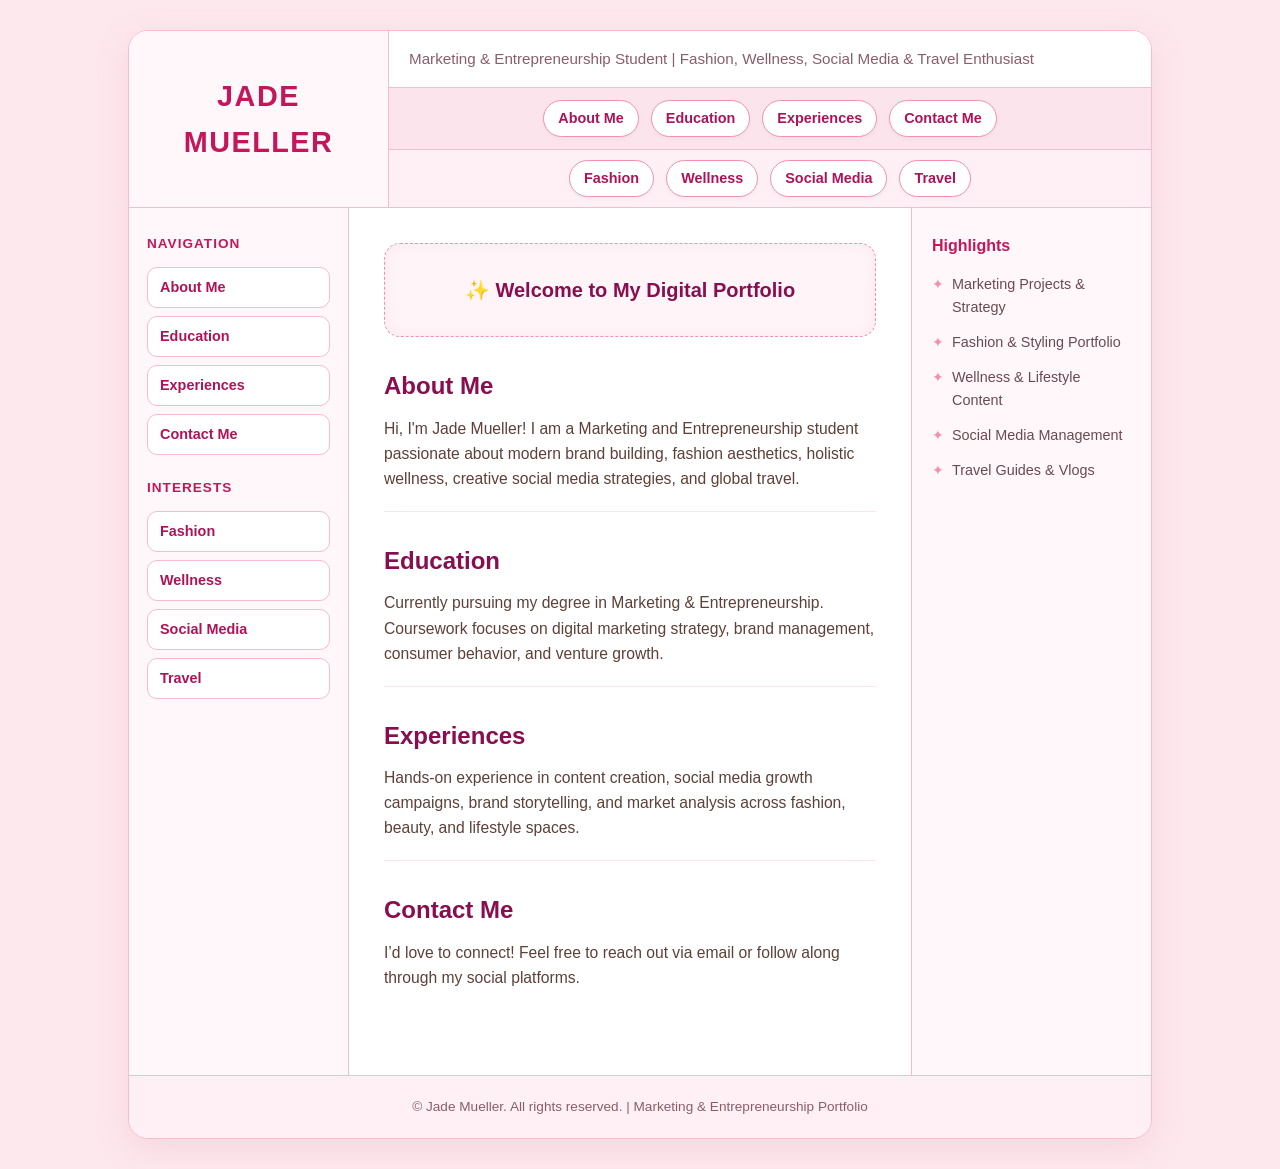
==== index.html @ bd277f50 "Update index.html" ====
<!DOCTYPE html>
<html lang="en">
<head>
  <meta charset="UTF-8">
  <meta name="viewport" content="width=device-width, initial-scale=1.0">
  <title>Jade Mueller | Marketing & Entrepreneurship</title>
  <link rel="stylesheet" href="style.css">
</head>
<body>

  <div class="page-container">
    <!-- Header -->
    <header class="site-header">
      <div class="logo-area">
        <h1>Jade Mueller</h1>
      </div>
      <div class="header-top-right">
        <div class="banner-info">
          Marketing & Entrepreneurship Student | Fashion, Wellness, Social Media & Travel Enthusiast
        </div>
        <div class="nav-bar-primary" id="primary-nav">
          <!-- Injected by nav.js -->
        </div>
        <div class="nav-bar-secondary" id="secondary-nav">
          <!-- Injected by nav.js -->
        </div>
      </div>
    </header>

    <!-- Main Grid Content Area -->
    <div class="main-wrapper">
      <!-- Left Navigation Sidebar -->
      <aside class="sidebar-left">
        <div class="sidebar-nav" id="sidebar-nav">
          <!-- Injected by nav.js -->
        </div>
      </aside>

      <!-- Center Content Area -->
      <main class="main-content">
        <div class="hero-box">
          ✨ Welcome to My Digital Portfolio
        </div>

        <article class="content-body">
          <section id="about" class="content-section">
            <h2>About Me</h2>
            <p>
              Hi, I'm Jade Mueller! I am a Marketing and Entrepreneurship student passionate about modern brand building, fashion aesthetics, holistic wellness, creative social media strategies, and global travel.
            </p>
          </section>

          <section id="education" class="content-section">
            <h2>Education</h2>
            <p>
              Currently pursuing my degree in Marketing & Entrepreneurship. Coursework focuses on digital marketing strategy, brand management, consumer behavior, and venture growth.
            </p>
          </section>

          <section id="experiences" class="content-section">
            <h2>Experiences</h2>
            <p>
              Hands-on experience in content creation, social media growth campaigns, brand storytelling, and market analysis across fashion, beauty, and lifestyle spaces.
            </p>
          </section>

          <section id="contact" class="content-section">
            <h2>Contact Me</h2>
            <p>
              I’d love to connect! Feel free to reach out via email or follow along through my social platforms.
            </p>
          </section>
        </article>
      </main>

      <!-- Right Sticky Sidebar -->
      <aside class="sidebar-right">
        <div class="sticky-content">
          <h3>Highlights</h3>
          <ul>
            <li>Marketing Projects & Strategy</li>
            <li>Fashion & Styling Portfolio</li>
            <li>Wellness & Lifestyle Content</li>
            <li>Social Media Management</li>
            <li>Travel Guides & Vlogs</li>
          </ul>
        </div>
      </aside>
    </div>

    <!-- Footer -->
    <footer class="site-footer">
      &copy; Jade Mueller. All rights reserved. | Marketing & Entrepreneurship Portfolio
    </footer>
  </div>

  <script src="nav.js"></script>
</body>
</html>
---- style.css ----
/* General resets & styling */
* {
  box-sizing: border-box;
  margin: 0;
  padding: 0;
}

body {
  font-family: 'Plus Jakarta Sans', 'Poppins', 'Segoe UI', sans-serif;
  background-color: #fde8ed; /* Light pink outer margin background */
  color: #4a3b40;
  line-height: 1.6;
  display: flex;
  justify-content: center;
  min-height: 100vh;
}

/* Container: 10% side margins */
.page-container {
  width: 80%; /* 10% margin on left and right */
  margin: 30px auto;
  background-color: #ffffff;
  border-radius: 20px;
  box-shadow: 0 10px 30px rgba(230, 160, 180, 0.25);
  border: 1px solid #f8bbd0;
  display: flex;
  flex-direction: column;
  overflow: hidden;
}

/* Header Section */
.site-header {
  display: grid;
  grid-template-columns: 260px 1fr;
  border-bottom: 1px solid #f8bbd0;
  background-color: #fff0f5;
}

.logo-area {
  border-right: 1px solid #f8bbd0;
  padding: 25px 20px;
  display: flex;
  align-items: center;
  justify-content: center;
  text-align: center;
  background-color: #fff7f9;
}

.logo-area h1 {
  font-size: 1.8rem;
  font-weight: 700;
  color: #c2185b;
  letter-spacing: 1.5px;
  text-transform: uppercase;
}

.header-top-right {
  display: flex;
  flex-direction: column;
}

.banner-info {
  padding: 16px 20px;
  border-bottom: 1px solid #f8bbd0;
  flex-grow: 1;
  font-size: 0.95rem;
  color: #885e6a;
  background-color: #ffffff;
  display: flex;
  align-items: center;
}

/* Interactive Navigation Styling */
.nav-bar-primary {
  border-bottom: 1px solid #f8bbd0;
  padding: 12px 20px;
  background-color: #fce4ec;
  position: relative;
  z-index: 10; /* Ensures navigation stays on top */
}

.nav-bar-secondary {
  padding: 10px 20px;
  background-color: #fff0f5;
  position: relative;
  z-index: 10;
}

.nav-bar-primary nav,
.nav-bar-secondary nav {
  display: flex;
  justify-content: center;
  align-items: center;
  gap: 12px;
  flex-wrap: wrap;
}

/* Clickable Nav Link Buttons */
a {
  color: #ad1457;
  text-decoration: none;
  font-weight: 600;
  transition: all 0.25s ease;
}

.nav-bar-primary a,
.nav-bar-secondary a {
  padding: 6px 14px;
  border-radius: 20px;
  font-size: 0.9rem;
  background-color: #ffffff;
  border: 1px solid #f48fb1;
  box-shadow: 0 2px 5px rgba(0,0,0,0.03);
  display: inline-block;
}

.nav-bar-primary a:hover,
.nav-bar-secondary a:hover {
  background-color: #ad1457;
  color: #ffffff;
  border-color: #ad1457;
  transform: translateY(-1px);
  box-shadow: 0 4px 8px rgba(173, 20, 87, 0.2);
}

/* Main Content Grid */
.main-wrapper {
  display: grid;
  grid-template-columns: 220px 1fr 240px;
  flex-grow: 1;
}

/* Left Sidebar Nav */
.sidebar-left {
  border-right: 1px solid #f8bbd0;
  padding: 25px 18px;
  background-color: #fff7f9;
}

.sidebar-nav {
  display: flex;
  flex-direction: column;
  gap: 22px;
}

.sidebar-nav .nav-section {
  display: flex;
  flex-direction: column;
  gap: 8px;
}

.sidebar-nav h3 {
  font-size: 0.85rem;
  text-transform: uppercase;
  letter-spacing: 1px;
  color: #c2185b;
  margin-bottom: 4px;
}

.sidebar-nav a {
  display: block;
  padding: 8px 12px;
  border-radius: 10px;
  font-size: 0.9rem;
  background-color: #ffffff;
  border: 1px solid #f8bbd0;
}

.sidebar-nav a:hover {
  background-color: #fce4ec;
  color: #880e4f;
  border-color: #f48fb1;
  transform: translateX(3px);
}

/* Center Content */
.main-content {
  padding: 35px;
  background-color: #ffffff;
}

.hero-box {
  border: 1.5px dashed #f48fb1;
  background-color: #fff5f8;
  border-radius: 16px;
  padding: 30px 20px;
  margin-bottom: 30px;
  text-align: center;
  font-size: 1.25rem;
  color: #880e4f;
  font-weight: 600;
  box-shadow: inset 0 0 15px rgba(248, 187, 208, 0.2);
}

.content-section {
  margin-bottom: 30px;
  padding-bottom: 20px;
  border-bottom: 1px solid #fce4ec;
}

.content-section:last-child {
  border-bottom: none;
}

.content-section h2 {
  font-size: 1.5rem;
  color: #880e4f;
  margin-bottom: 10px;
}

.content-section p {
  color: #5d4037;
  font-size: 0.98rem;
}

/* Right Sidebar Sticky */
.sidebar-right {
  border-left: 1px solid #f8bbd0;
  padding: 25px 20px;
  background-color: #fff7f9;
}

.sticky-content {
  position: sticky;
  top: 25px;
}

.sticky-content h3 {
  font-size: 1rem;
  color: #c2185b;
  margin-bottom: 14px;
}

.sticky-content ul {
  list-style-type: none;
  padding-left: 0;
}

.sticky-content li {
  margin-bottom: 12px;
  padding-left: 20px;
  position: relative;
  font-size: 0.9rem;
  color: #6a4a52;
}

.sticky-content li::before {
  content: "✦";
  color: #f48fb1;
  font-size: 0.85rem;
  position: absolute;
  left: 0;
  top: 1px;
}

/* Footer */
.site-footer {
  border-top: 1px solid #f8bbd0;
  padding: 20px;
  text-align: center;
  font-size: 0.85rem;
  color: #885e6a;
  background-color: #fff0f5;
}

/* Responsive adjust for smaller screens */
@media (max-width: 900px) {
  .page-container {
    width: 94%;
  }

  .site-header {
    grid-template-columns: 1fr;
  }

  .logo-area {
    border-right: none;
    border-bottom: 1px solid #f8bbd0;
  }

  .main-wrapper {
    grid-template-columns: 1fr;
  }

  .sidebar-left, .sidebar-right {
    border-left: none;
    border-right: none;
    border-bottom: 1px solid #f8bbd0;
  }
}
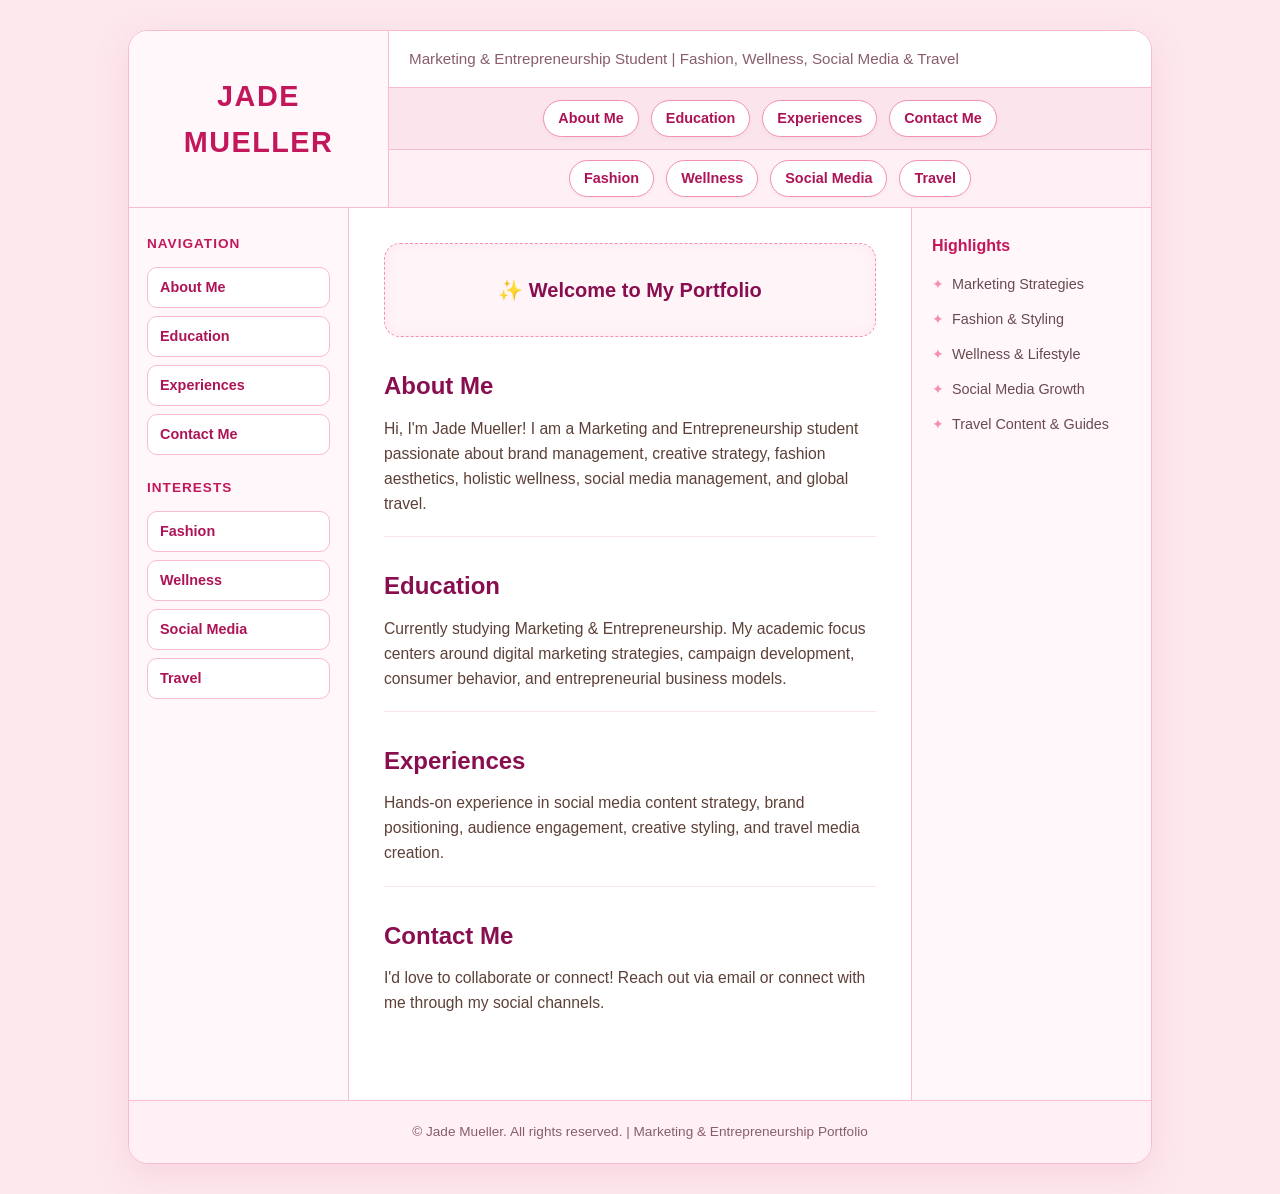
==== commit 7d8231bc: "Update index.html" ====
--- a/index.html
+++ b/index.html
@@ -16,7 +16,7 @@
       </div>
       <div class="header-top-right">
         <div class="banner-info">
-          Marketing & Entrepreneurship Student | Fashion, Wellness, Social Media & Travel Enthusiast
+          Marketing & Entrepreneurship Student | Fashion, Wellness, Social Media & Travel
         </div>
         <div class="nav-bar-primary" id="primary-nav">
           <!-- Injected by nav.js -->
@@ -27,47 +27,47 @@
       </div>
     </header>
 
-    <!-- Main Grid Content Area -->
+    <!-- Main Content Grid -->
     <div class="main-wrapper">
-      <!-- Left Navigation Sidebar -->
+      <!-- Left Sidebar Nav -->
       <aside class="sidebar-left">
         <div class="sidebar-nav" id="sidebar-nav">
           <!-- Injected by nav.js -->
         </div>
       </aside>
 
-      <!-- Center Content Area -->
+      <!-- Center Main Content -->
       <main class="main-content">
         <div class="hero-box">
-          ✨ Welcome to My Digital Portfolio
+          ✨ Welcome to My Portfolio
         </div>
 
         <article class="content-body">
           <section id="about" class="content-section">
             <h2>About Me</h2>
             <p>
-              Hi, I'm Jade Mueller! I am a Marketing and Entrepreneurship student passionate about modern brand building, fashion aesthetics, holistic wellness, creative social media strategies, and global travel.
+              Hi, I'm Jade Mueller! I am a Marketing and Entrepreneurship student passionate about brand management, creative strategy, fashion aesthetics, holistic wellness, social media management, and global travel.
             </p>
           </section>
 
           <section id="education" class="content-section">
             <h2>Education</h2>
             <p>
-              Currently pursuing my degree in Marketing & Entrepreneurship. Coursework focuses on digital marketing strategy, brand management, consumer behavior, and venture growth.
+              Currently studying Marketing & Entrepreneurship. My academic focus centers around digital marketing strategies, campaign development, consumer behavior, and entrepreneurial business models.
             </p>
           </section>
 
           <section id="experiences" class="content-section">
             <h2>Experiences</h2>
             <p>
-              Hands-on experience in content creation, social media growth campaigns, brand storytelling, and market analysis across fashion, beauty, and lifestyle spaces.
+              Hands-on experience in social media content strategy, brand positioning, audience engagement, creative styling, and travel media creation.
             </p>
           </section>
 
           <section id="contact" class="content-section">
             <h2>Contact Me</h2>
             <p>
-              I’d love to connect! Feel free to reach out via email or follow along through my social platforms.
+              I'd love to collaborate or connect! Reach out via email or connect with me through my social channels.
             </p>
           </section>
         </article>
@@ -78,11 +78,11 @@
         <div class="sticky-content">
           <h3>Highlights</h3>
           <ul>
-            <li>Marketing Projects & Strategy</li>
-            <li>Fashion & Styling Portfolio</li>
-            <li>Wellness & Lifestyle Content</li>
-            <li>Social Media Management</li>
-            <li>Travel Guides & Vlogs</li>
+            <li>Marketing Strategies</li>
+            <li>Fashion & Styling</li>
+            <li>Wellness & Lifestyle</li>
+            <li>Social Media Growth</li>
+            <li>Travel Content & Guides</li>
           </ul>
         </div>
       </aside>
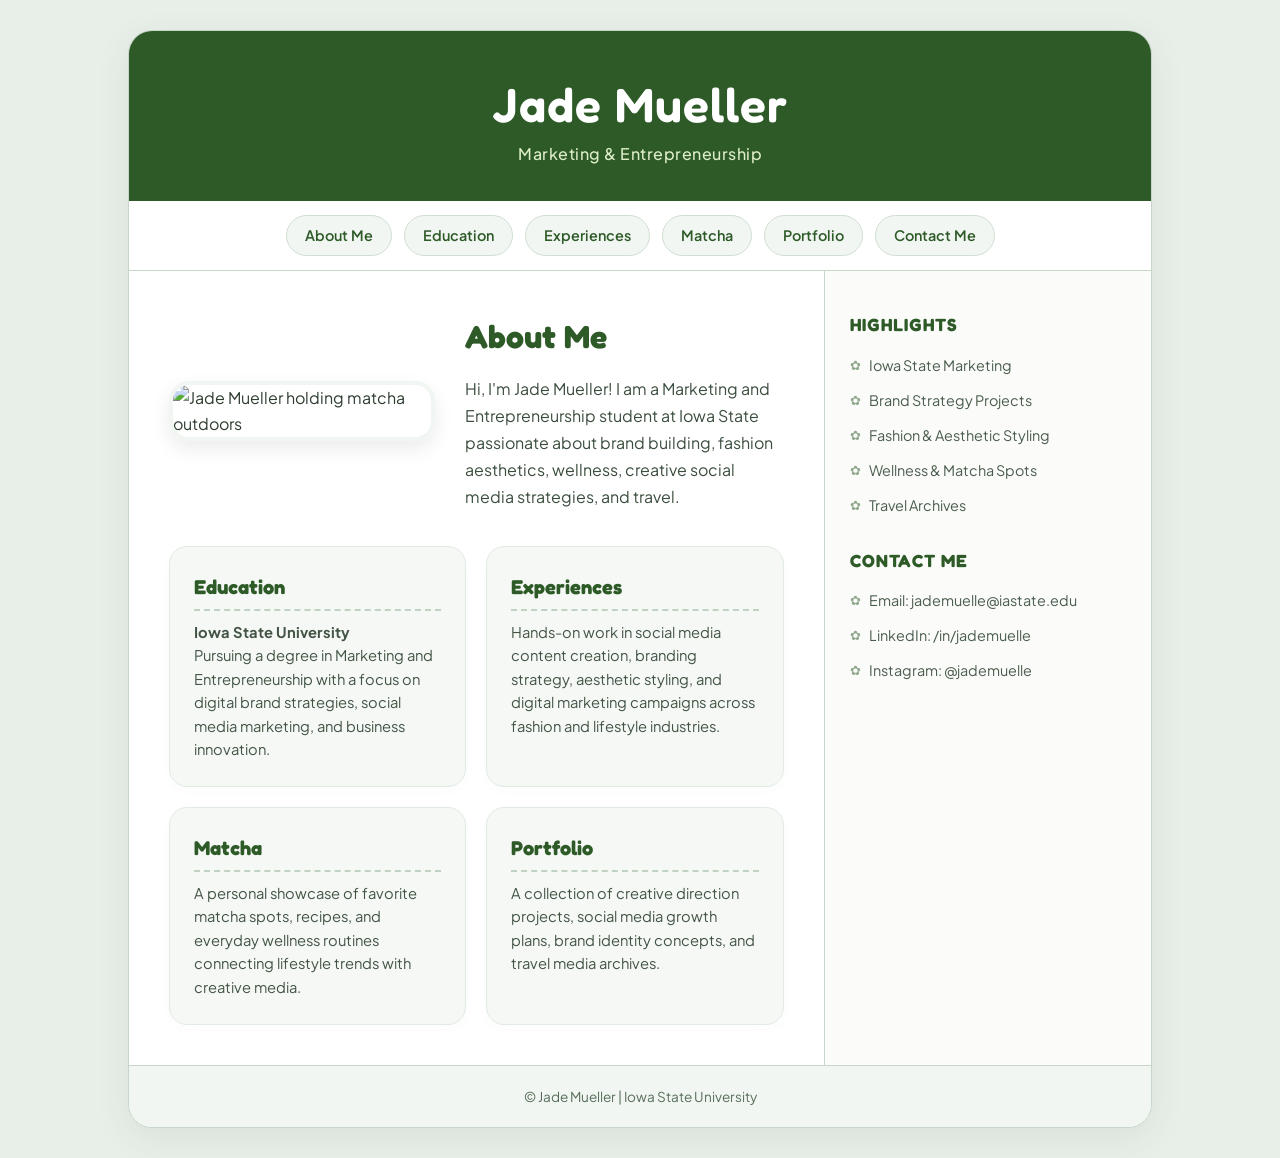
==== commit cb39aa13: "Update index.html" ====
--- a/index.html
+++ b/index.html
@@ -9,80 +9,79 @@
 <body>
 
   <div class="page-container">
-    <!-- Header -->
+    <!-- Centered Header -->
     <header class="site-header">
-      <div class="logo-area">
-        <h1>Jade Mueller</h1>
-      </div>
-      <div class="header-top-right">
-        <div class="banner-info">
-          Marketing & Entrepreneurship Student | Fashion, Wellness, Social Media & Travel
-        </div>
-        <div class="nav-bar-primary" id="primary-nav">
-          <!-- Injected by nav.js -->
-        </div>
-        <div class="nav-bar-secondary" id="secondary-nav">
-          <!-- Injected by nav.js -->
-        </div>
-      </div>
+      <h1>Jade Mueller</h1>
+      <span class="subtitle">Marketing & Entrepreneurship</span>
     </header>
 
-    <!-- Main Content Grid -->
+    <!-- Single Navigation Bar -->
+    <div class="nav-bar">
+      <nav id="nav-links">
+        <!-- Injected dynamically by nav.js -->
+      </nav>
+    </div>
+
+    <!-- Main Content Area -->
     <div class="main-wrapper">
-      <!-- Left Sidebar Nav -->
-      <aside class="sidebar-left">
-        <div class="sidebar-nav" id="sidebar-nav">
-          <!-- Injected by nav.js -->
-        </div>
-      </aside>
+      <main class="main-content">
+        
+        <!-- About Section with Photo -->
+        <section id="about" class="about-me-row">
+          <div class="photo-container">
+            <!-- Ensure your image file is in the same folder as index.html -->
+            <img src="me.jpg" alt="Jade Mueller holding matcha outdoors">
+          </div>
+          <div class="intro-text">
+            <h2>About Me</h2>
+            <p>
+              Hi, I'm Jade Mueller! I am a Marketing and Entrepreneurship student at Iowa State passionate about brand building, fashion aesthetics, wellness, creative social media strategies, and travel.
+            </p>
+          </div>
+        </section>
 
-      <!-- Center Main Content -->
-      <main class="main-content">
-        <div class="hero-box">
-          ✨ Welcome to My Portfolio
+        <!-- Cards Section -->
+        <div class="cards-grid">
+          <section id="education" class="card">
+            <h3>Education</h3>
+            <p><strong>Iowa State University</strong><br>Pursuing a degree in Marketing and Entrepreneurship with a focus on digital brand strategies, social media marketing, and business innovation.</p>
+          </section>
+
+          <section id="experiences" class="card">
+            <h3>Experiences</h3>
+            <p>Hands-on work in social media content creation, branding strategy, aesthetic styling, and digital marketing campaigns across fashion and lifestyle industries.</p>
+          </section>
+
+          <section id="matcha" class="card">
+            <h3>Matcha</h3>
+            <p>A personal showcase of favorite matcha spots, recipes, and everyday wellness routines connecting lifestyle trends with creative media.</p>
+          </section>
+
+          <section id="portfolio" class="card">
+            <h3>Portfolio</h3>
+            <p>A collection of creative direction projects, social media growth plans, brand identity concepts, and travel media archives.</p>
+          </section>
         </div>
 
-        <article class="content-body">
-          <section id="about" class="content-section">
-            <h2>About Me</h2>
-            <p>
-              Hi, I'm Jade Mueller! I am a Marketing and Entrepreneurship student passionate about brand management, creative strategy, fashion aesthetics, holistic wellness, social media management, and global travel.
-            </p>
-          </section>
-
-          <section id="education" class="content-section">
-            <h2>Education</h2>
-            <p>
-              Currently studying Marketing & Entrepreneurship. My academic focus centers around digital marketing strategies, campaign development, consumer behavior, and entrepreneurial business models.
-            </p>
-          </section>
-
-          <section id="experiences" class="content-section">
-            <h2>Experiences</h2>
-            <p>
-              Hands-on experience in social media content strategy, brand positioning, audience engagement, creative styling, and travel media creation.
-            </p>
-          </section>
-
-          <section id="contact" class="content-section">
-            <h2>Contact Me</h2>
-            <p>
-              I'd love to collaborate or connect! Reach out via email or connect with me through my social channels.
-            </p>
-          </section>
-        </article>
       </main>
 
-      <!-- Right Sticky Sidebar -->
+      <!-- Right Sidebar -->
       <aside class="sidebar-right">
         <div class="sticky-content">
           <h3>Highlights</h3>
           <ul>
-            <li>Marketing Strategies</li>
-            <li>Fashion & Styling</li>
-            <li>Wellness & Lifestyle</li>
-            <li>Social Media Growth</li>
-            <li>Travel Content & Guides</li>
+            <li>Iowa State Marketing</li>
+            <li>Brand Strategy Projects</li>
+            <li>Fashion & Aesthetic Styling</li>
+            <li>Wellness & Matcha Spots</li>
+            <li>Travel Archives</li>
+          </ul>
+
+          <h3 id="contact" style="margin-top: 30px;">Contact Me</h3>
+          <ul>
+            <li>Email: jademuelle@iastate.edu</li>
+            <li>LinkedIn: /in/jademuelle</li>
+            <li>Instagram: @jademuelle</li>
           </ul>
         </div>
       </aside>
@@ -90,7 +89,7 @@
 
     <!-- Footer -->
     <footer class="site-footer">
-      &copy; Jade Mueller. All rights reserved. | Marketing & Entrepreneurship Portfolio
+      &copy; Jade Mueller | Iowa State University
     </footer>
   </div>
 
--- a/style.css
+++ b/style.css
@@ -1,4 +1,6 @@
-/* General resets & styling */
+/* Imports cute, soft fonts for the layout */
+@import url('https://fonts.googleapis.com/css2?family=Fredoka:wght@400;600&family=Plus+Jakarta+Sans:wght@400;500;600&display=swap');
+
 * {
   box-sizing: border-box;
   margin: 0;
@@ -6,285 +8,245 @@
 }
 
 body {
-  font-family: 'Plus Jakarta Sans', 'Poppins', 'Segoe UI', sans-serif;
-  background-color: #fde8ed; /* Light pink outer margin background */
-  color: #4a3b40;
+  font-family: 'Plus Jakarta Sans', sans-serif;
+  background-color: #e8efe9; /* Light matcha green side margins */
+  color: #2e3d30;
   line-height: 1.6;
   display: flex;
   justify-content: center;
   min-height: 100vh;
 }
 
-/* Container: 10% side margins */
+/* Main Container keeping 10% margins on left and right */
 .page-container {
-  width: 80%; /* 10% margin on left and right */
+  width: 80%; /* 10% side margins */
   margin: 30px auto;
   background-color: #ffffff;
-  border-radius: 20px;
-  box-shadow: 0 10px 30px rgba(230, 160, 180, 0.25);
-  border: 1px solid #f8bbd0;
+  border-radius: 24px;
+  box-shadow: 0 10px 35px rgba(46, 61, 48, 0.08);
+  border: 1px solid #c8d6c9;
   display: flex;
   flex-direction: column;
   overflow: hidden;
 }
 
-/* Header Section */
+/* Header with Centered White Name */
 .site-header {
-  display: grid;
-  grid-template-columns: 260px 1fr;
-  border-bottom: 1px solid #f8bbd0;
-  background-color: #fff0f5;
-}
-
-.logo-area {
-  border-right: 1px solid #f8bbd0;
-  padding: 25px 20px;
-  display: flex;
+  background-color: #2d5a27; /* Forest matcha green banner */
+  padding: 35px 20px;
+  text-align: center;
+  display: flex;
+  flex-direction: column;
   align-items: center;
   justify-content: center;
-  text-align: center;
-  background-color: #fff7f9;
-}
-
-.logo-area h1 {
-  font-size: 1.8rem;
-  font-weight: 700;
-  color: #c2185b;
-  letter-spacing: 1.5px;
-  text-transform: uppercase;
-}
-
-.header-top-right {
-  display: flex;
-  flex-direction: column;
-}
-
-.banner-info {
-  padding: 16px 20px;
-  border-bottom: 1px solid #f8bbd0;
-  flex-grow: 1;
-  font-size: 0.95rem;
-  color: #885e6a;
+}
+
+.site-header h1 {
+  font-family: 'Fredoka', cursive;
+  font-size: 3rem;
+  color: #ffffff; /* White title */
+  letter-spacing: 1px;
+  font-weight: 600;
+}
+
+.subtitle {
+  color: #dcedc8;
+  font-size: 1rem;
+  font-weight: 500;
+  letter-spacing: 0.5px;
+  margin-top: -2px;
+}
+
+/* Single Top Navigation Bar */
+.nav-bar {
   background-color: #ffffff;
-  display: flex;
-  align-items: center;
-}
-
-/* Interactive Navigation Styling */
-.nav-bar-primary {
-  border-bottom: 1px solid #f8bbd0;
-  padding: 12px 20px;
-  background-color: #fce4ec;
-  position: relative;
-  z-index: 10; /* Ensures navigation stays on top */
-}
-
-.nav-bar-secondary {
-  padding: 10px 20px;
-  background-color: #fff0f5;
-  position: relative;
-  z-index: 10;
-}
-
-.nav-bar-primary nav,
-.nav-bar-secondary nav {
+  border-bottom: 1px solid #c8d6c9;
+  padding: 14px 20px;
+  position: sticky;
+  top: 0;
+  z-index: 100;
+}
+
+.nav-bar nav {
   display: flex;
   justify-content: center;
-  align-items: center;
   gap: 12px;
   flex-wrap: wrap;
 }
 
-/* Clickable Nav Link Buttons */
-a {
-  color: #ad1457;
+.nav-bar a {
+  color: #2d5a27;
   text-decoration: none;
   font-weight: 600;
+  font-size: 0.9rem;
+  padding: 8px 18px;
+  border-radius: 30px;
+  background-color: #f1f6f2;
+  border: 1px solid #d0ded1;
   transition: all 0.25s ease;
 }
 
-.nav-bar-primary a,
-.nav-bar-secondary a {
-  padding: 6px 14px;
-  border-radius: 20px;
-  font-size: 0.9rem;
-  background-color: #ffffff;
-  border: 1px solid #f48fb1;
-  box-shadow: 0 2px 5px rgba(0,0,0,0.03);
-  display: inline-block;
-}
-
-.nav-bar-primary a:hover,
-.nav-bar-secondary a:hover {
-  background-color: #ad1457;
+.nav-bar a:hover {
+  background-color: #2d5a27;
   color: #ffffff;
-  border-color: #ad1457;
+  border-color: #2d5a27;
   transform: translateY(-1px);
-  box-shadow: 0 4px 8px rgba(173, 20, 87, 0.2);
-}
-
-/* Main Content Grid */
+  box-shadow: 0 4px 10px rgba(45, 90, 39, 0.15);
+}
+
+/* Main Split Layout */
 .main-wrapper {
   display: grid;
-  grid-template-columns: 220px 1fr 240px;
+  grid-template-columns: 1.7fr 0.8fr;
   flex-grow: 1;
 }
 
-/* Left Sidebar Nav */
-.sidebar-left {
-  border-right: 1px solid #f8bbd0;
-  padding: 25px 18px;
-  background-color: #fff7f9;
-}
-
-.sidebar-nav {
-  display: flex;
-  flex-direction: column;
-  gap: 22px;
-}
-
-.sidebar-nav .nav-section {
-  display: flex;
-  flex-direction: column;
-  gap: 8px;
-}
-
-.sidebar-nav h3 {
-  font-size: 0.85rem;
+/* Left Content Area */
+.main-content {
+  padding: 40px;
+  background-color: #ffffff;
+}
+
+/* About Row with Photo */
+.about-me-row {
+  display: grid;
+  grid-template-columns: 1fr 1.2fr;
+  gap: 30px;
+  margin-bottom: 35px;
+  align-items: center;
+}
+
+.photo-container {
+  border-radius: 20px;
+  overflow: hidden;
+  box-shadow: 0 8px 20px rgba(0, 0, 0, 0.08);
+  border: 4px solid #f1f6f2;
+}
+
+.photo-container img {
+  width: 100%;
+  height: auto;
+  display: block;
+  object-fit: cover;
+}
+
+.intro-text h2 {
+  font-family: 'Fredoka', cursive;
+  font-size: 2rem;
+  color: #2d5a27;
+  margin-bottom: 12px;
+}
+
+.intro-text p {
+  font-size: 1rem;
+  color: #3b4e3e;
+  line-height: 1.7;
+}
+
+/* 2x2 Content Cards Grid */
+.cards-grid {
+  display: grid;
+  grid-template-columns: 1fr 1fr;
+  gap: 20px;
+}
+
+.card {
+  background-color: #f5f8f5;
+  border-radius: 18px;
+  padding: 24px;
+  border: 1px solid #e1ebe2;
+  box-shadow: 0 4px 12px rgba(45, 90, 39, 0.02);
+  transition: transform 0.2s ease;
+}
+
+.card:hover {
+  transform: translateY(-2px);
+}
+
+.card h3 {
+  font-family: 'Fredoka', sans-serif;
+  color: #2d5a27;
+  font-size: 1.25rem;
+  margin-bottom: 10px;
+  border-bottom: 2px dashed #c1d2c2;
+  padding-bottom: 6px;
+}
+
+.card p {
+  color: #435445;
+  font-size: 0.92rem;
+}
+
+/* Right Sidebar */
+.sidebar-right {
+  border-left: 1px solid #c8d6c9;
+  padding: 40px 25px;
+  background-color: #fbfbfa;
+}
+
+.sticky-content {
+  position: sticky;
+  top: 90px;
+}
+
+.sticky-content h3 {
+  font-family: 'Fredoka', cursive;
+  font-size: 1.1rem;
+  color: #2d5a27;
   text-transform: uppercase;
   letter-spacing: 1px;
-  color: #c2185b;
-  margin-bottom: 4px;
-}
-
-.sidebar-nav a {
-  display: block;
-  padding: 8px 12px;
-  border-radius: 10px;
-  font-size: 0.9rem;
-  background-color: #ffffff;
-  border: 1px solid #f8bbd0;
-}
-
-.sidebar-nav a:hover {
-  background-color: #fce4ec;
-  color: #880e4f;
-  border-color: #f48fb1;
-  transform: translateX(3px);
-}
-
-/* Center Content */
-.main-content {
-  padding: 35px;
-  background-color: #ffffff;
-}
-
-.hero-box {
-  border: 1.5px dashed #f48fb1;
-  background-color: #fff5f8;
-  border-radius: 16px;
-  padding: 30px 20px;
-  margin-bottom: 30px;
-  text-align: center;
-  font-size: 1.25rem;
-  color: #880e4f;
-  font-weight: 600;
-  box-shadow: inset 0 0 15px rgba(248, 187, 208, 0.2);
-}
-
-.content-section {
-  margin-bottom: 30px;
-  padding-bottom: 20px;
-  border-bottom: 1px solid #fce4ec;
-}
-
-.content-section:last-child {
-  border-bottom: none;
-}
-
-.content-section h2 {
-  font-size: 1.5rem;
-  color: #880e4f;
-  margin-bottom: 10px;
-}
-
-.content-section p {
-  color: #5d4037;
-  font-size: 0.98rem;
-}
-
-/* Right Sidebar Sticky */
-.sidebar-right {
-  border-left: 1px solid #f8bbd0;
-  padding: 25px 20px;
-  background-color: #fff7f9;
-}
-
-.sticky-content {
-  position: sticky;
-  top: 25px;
-}
-
-.sticky-content h3 {
-  font-size: 1rem;
-  color: #c2185b;
   margin-bottom: 14px;
 }
 
 .sticky-content ul {
   list-style-type: none;
-  padding-left: 0;
 }
 
 .sticky-content li {
   margin-bottom: 12px;
-  padding-left: 20px;
-  position: relative;
   font-size: 0.9rem;
-  color: #6a4a52;
+  color: #4a5d4d;
+  display: flex;
+  align-items: center;
+  gap: 8px;
 }
 
 .sticky-content li::before {
-  content: "✦";
-  color: #f48fb1;
-  font-size: 0.85rem;
-  position: absolute;
-  left: 0;
-  top: 1px;
+  content: "✿";
+  color: #8fa88c;
+  font-size: 0.8rem;
 }
 
 /* Footer */
 .site-footer {
-  border-top: 1px solid #f8bbd0;
+  border-top: 1px solid #c8d6c9;
   padding: 20px;
   text-align: center;
   font-size: 0.85rem;
-  color: #885e6a;
-  background-color: #fff0f5;
-}
-
-/* Responsive adjust for smaller screens */
+  color: #576d59;
+  background-color: #f1f6f2;
+}
+
+/* Responsive adjustments */
 @media (max-width: 900px) {
   .page-container {
     width: 94%;
   }
 
-  .site-header {
-    grid-template-columns: 1fr;
-  }
-
-  .logo-area {
-    border-right: none;
-    border-bottom: 1px solid #f8bbd0;
-  }
-
   .main-wrapper {
     grid-template-columns: 1fr;
   }
 
-  .sidebar-left, .sidebar-right {
+  .about-me-row {
+    grid-template-columns: 1fr;
+  }
+
+  .cards-grid {
+    grid-template-columns: 1fr;
+  }
+
+  .sidebar-right {
     border-left: none;
-    border-right: none;
-    border-bottom: 1px solid #f8bbd0;
-  }
-}
+    border-top: 1px solid #c8d6c9;
+  }
+}
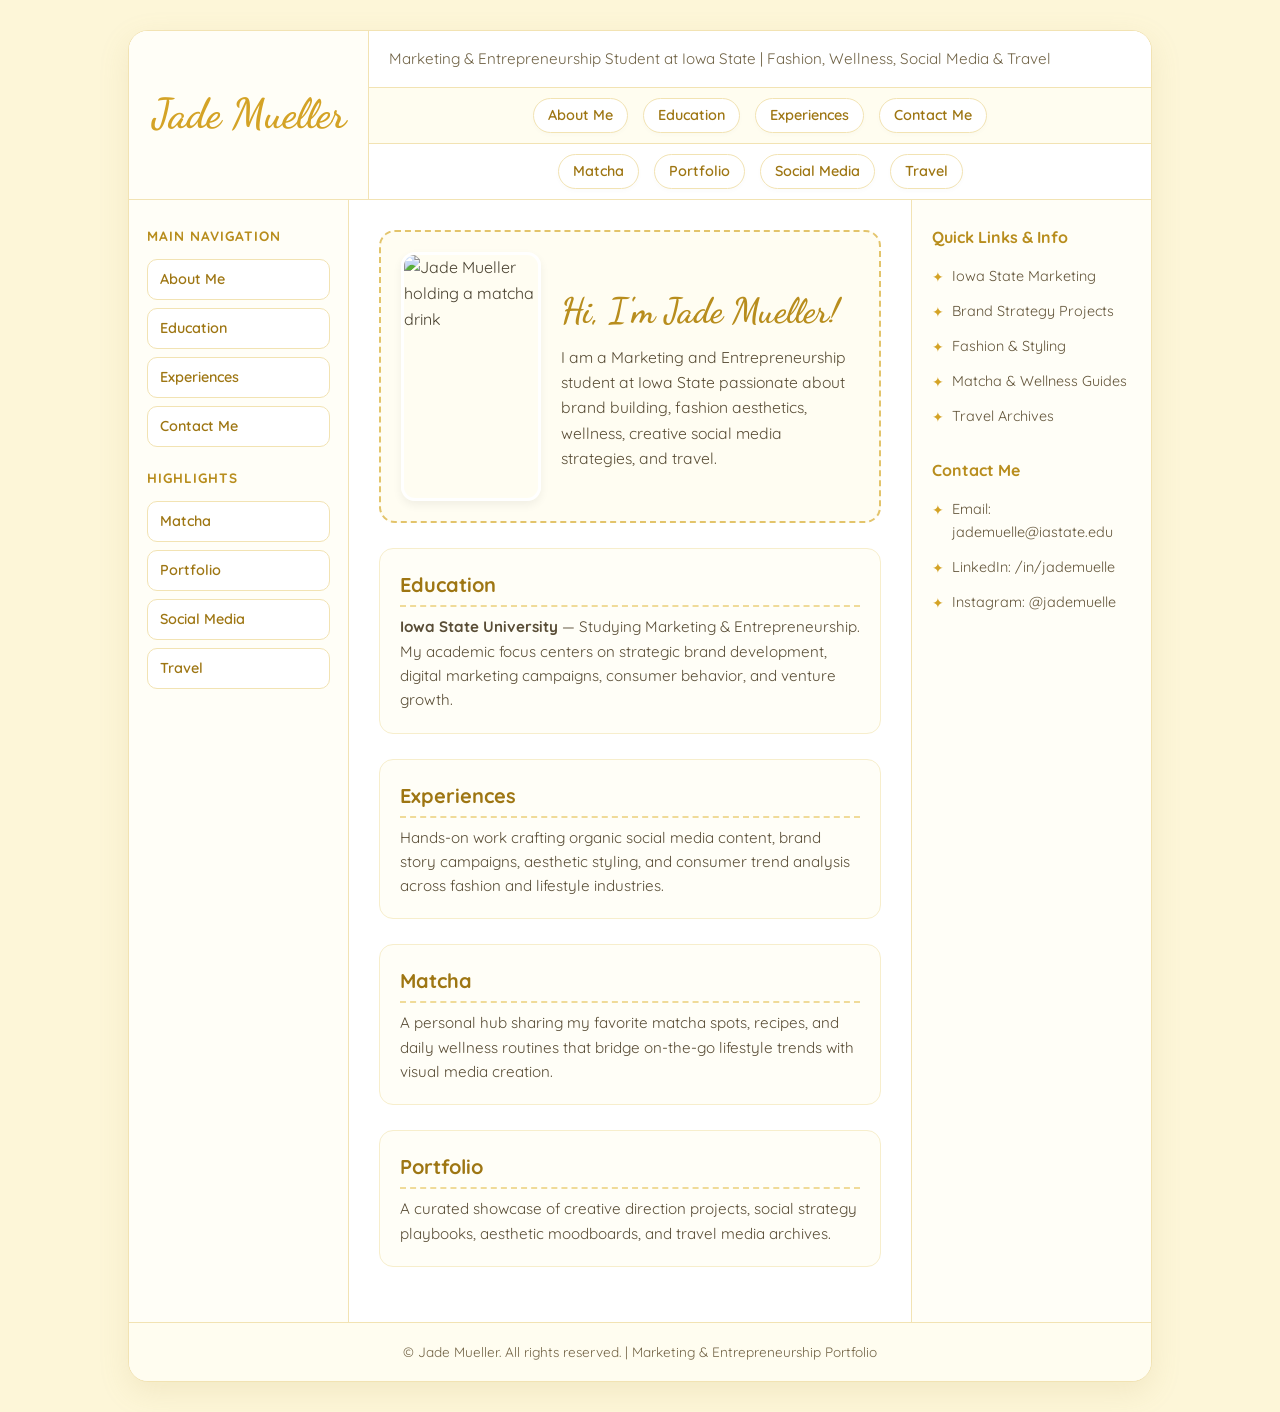
==== commit 2bf03a9a: "Update index.html" ====
--- a/index.html
+++ b/index.html
@@ -9,71 +9,80 @@
 <body>
 
   <div class="page-container">
-    <!-- Centered Header -->
+    <!-- Header Grid Matching Diagram -->
     <header class="site-header">
-      <h1>Jade Mueller</h1>
-      <span class="subtitle">Marketing & Entrepreneurship</span>
+      <div class="logo-area">
+        <h1>Jade Mueller</h1>
+      </div>
+      <div class="header-top-right">
+        <div class="banner-info">
+          Marketing & Entrepreneurship Student at Iowa State | Fashion, Wellness, Social Media & Travel
+        </div>
+        <div class="nav-bar-primary" id="primary-nav">
+          <!-- Injected by nav.js -->
+        </div>
+        <div class="nav-bar-secondary" id="secondary-nav">
+          <!-- Injected by nav.js -->
+        </div>
+      </div>
     </header>
 
-    <!-- Single Navigation Bar -->
-    <div class="nav-bar">
-      <nav id="nav-links">
-        <!-- Injected dynamically by nav.js -->
-      </nav>
-    </div>
+    <!-- Main 3-Column Grid -->
+    <div class="main-wrapper">
+      <!-- Left Sidebar Navigation -->
+      <aside class="sidebar-left">
+        <div class="sidebar-nav" id="sidebar-nav">
+          <!-- Injected by nav.js -->
+        </div>
+      </aside>
 
-    <!-- Main Content Area -->
-    <div class="main-wrapper">
+      <!-- Center Main Content -->
       <main class="main-content">
-        
-        <!-- About Section with Photo -->
-        <section id="about" class="about-me-row">
-          <div class="photo-container">
-            <!-- Ensure your image file is in the same folder as index.html -->
-            <img src="me.jpg" alt="Jade Mueller holding matcha outdoors">
+        <!-- Hero Box at Top -->
+        <div class="hero-box" id="about">
+          <div class="hero-photo-container">
+            <img src="me.jpg" alt="Jade Mueller holding a matcha drink">
           </div>
-          <div class="intro-text">
-            <h2>About Me</h2>
+          <div class="hero-text-container">
+            <h2>Hi, I'm Jade Mueller!</h2>
             <p>
-              Hi, I'm Jade Mueller! I am a Marketing and Entrepreneurship student at Iowa State passionate about brand building, fashion aesthetics, wellness, creative social media strategies, and travel.
+              I am a Marketing and Entrepreneurship student at Iowa State passionate about brand building, fashion aesthetics, wellness, creative social media strategies, and travel.
             </p>
           </div>
-        </section>
+        </div>
 
-        <!-- Cards Section -->
-        <div class="cards-grid">
-          <section id="education" class="card">
+        <article class="content-body">
+          <section id="education" class="content-section">
             <h3>Education</h3>
-            <p><strong>Iowa State University</strong><br>Pursuing a degree in Marketing and Entrepreneurship with a focus on digital brand strategies, social media marketing, and business innovation.</p>
+            <p><strong>Iowa State University</strong> — Studying Marketing & Entrepreneurship. My academic focus centers on strategic brand development, digital marketing campaigns, consumer behavior, and venture growth.</p>
           </section>
 
-          <section id="experiences" class="card">
+          <section id="experiences" class="content-section">
             <h3>Experiences</h3>
-            <p>Hands-on work in social media content creation, branding strategy, aesthetic styling, and digital marketing campaigns across fashion and lifestyle industries.</p>
+            <p>Hands-on work crafting organic social media content, brand story campaigns, aesthetic styling, and consumer trend analysis across fashion and lifestyle industries.</p>
           </section>
 
-          <section id="matcha" class="card">
+          <section id="matcha" class="content-section">
             <h3>Matcha</h3>
-            <p>A personal showcase of favorite matcha spots, recipes, and everyday wellness routines connecting lifestyle trends with creative media.</p>
+            <p>A personal hub sharing my favorite matcha spots, recipes, and daily wellness routines that bridge on-the-go lifestyle trends with visual media creation.</p>
           </section>
 
-          <section id="portfolio" class="card">
+          <section id="portfolio" class="content-section">
             <h3>Portfolio</h3>
-            <p>A collection of creative direction projects, social media growth plans, brand identity concepts, and travel media archives.</p>
+            <p>A curated showcase of creative direction projects, social strategy playbooks, aesthetic moodboards, and travel media archives.</p>
           </section>
-        </div>
-
+        </article>
       </main>
 
-      <!-- Right Sidebar -->
+      <!-- Right Sticky Sidebar -->
       <aside class="sidebar-right">
         <div class="sticky-content">
-          <h3>Highlights</h3>
+          <h3>Quick Links & Info</h3>
           <ul>
             <li>Iowa State Marketing</li>
             <li>Brand Strategy Projects</li>
-            <li>Fashion & Aesthetic Styling</li>
-            <li>Wellness & Matcha Spots</li>
+            <li>Fashion & Styling</li>
+            <li>Matcha & Wellness Guides</li>
             <li>Travel Archives</li>
           </ul>
 
@@ -89,7 +98,7 @@
 
     <!-- Footer -->
     <footer class="site-footer">
-      &copy; Jade Mueller | Iowa State University
+      &copy; Jade Mueller. All rights reserved. | Marketing & Entrepreneurship Portfolio
     </footer>
   </div>
 
--- a/style.css
+++ b/style.css
@@ -1,5 +1,5 @@
-/* Imports cute, soft fonts for the layout */
-@import url('https://fonts.googleapis.com/css2?family=Fredoka:wght@400;600&family=Plus+Jakarta+Sans:wght@400;500;600&display=swap');
+/* Import Google Fonts: Dancing Script for cursive name, Quicksand for cute lettering */
+@import url('https://fonts.googleapis.com/css2?family=Dancing+Script:wght@600;700&family=Quicksand:wght@500;600;700&display=swap');
 
 * {
   box-sizing: border-box;
@@ -8,245 +8,308 @@
 }
 
 body {
-  font-family: 'Plus Jakarta Sans', sans-serif;
-  background-color: #e8efe9; /* Light matcha green side margins */
-  color: #2e3d30;
+  font-family: 'Quicksand', sans-serif;
+  background-color: #fdf6d8; /* Soft Butter Yellow Outer Background */
+  color: #4a4231;
   line-height: 1.6;
   display: flex;
   justify-content: center;
   min-height: 100vh;
 }
 
-/* Main Container keeping 10% margins on left and right */
+/* Page Container: Keeps 10% margins on left and right */
 .page-container {
   width: 80%; /* 10% side margins */
   margin: 30px auto;
-  background-color: #ffffff;
-  border-radius: 24px;
-  box-shadow: 0 10px 35px rgba(46, 61, 48, 0.08);
-  border: 1px solid #c8d6c9;
+  background-color: #ffffff; /* Clean White Main Box */
+  border-radius: 20px;
+  box-shadow: 0 10px 30px rgba(180, 160, 90, 0.15);
+  border: 1px solid #f2e3b3;
   display: flex;
   flex-direction: column;
   overflow: hidden;
 }
 
-/* Header with Centered White Name */
+/* Header Grid Matching Wireframe */
 .site-header {
-  background-color: #2d5a27; /* Forest matcha green banner */
-  padding: 35px 20px;
-  text-align: center;
-  display: flex;
-  flex-direction: column;
+  display: grid;
+  grid-template-columns: 240px 1fr;
+  border-bottom: 1px solid #f2e3b3;
+  background-color: #ffffff;
+}
+
+.logo-area {
+  border-right: 1px solid #f2e3b3;
+  padding: 25px 20px;
+  display: flex;
   align-items: center;
   justify-content: center;
-}
-
-.site-header h1 {
-  font-family: 'Fredoka', cursive;
-  font-size: 3rem;
-  color: #ffffff; /* White title */
-  letter-spacing: 1px;
-  font-weight: 600;
-}
-
-.subtitle {
-  color: #dcedc8;
-  font-size: 1rem;
-  font-weight: 500;
-  letter-spacing: 0.5px;
-  margin-top: -2px;
-}
-
-/* Single Top Navigation Bar */
-.nav-bar {
-  background-color: #ffffff;
-  border-bottom: 1px solid #c8d6c9;
-  padding: 14px 20px;
-  position: sticky;
-  top: 0;
-  z-index: 100;
-}
-
-.nav-bar nav {
+  text-align: center;
+  background-color: #fffef7;
+}
+
+.logo-area h1 {
+  font-family: 'Dancing Script', cursive; /* Cursive script for name */
+  font-size: 2.6rem;
+  color: #d4a326; /* Warm golden-yellow cursive tone */
+  line-height: 1.1;
+}
+
+.header-top-right {
+  display: flex;
+  flex-direction: column;
+}
+
+.banner-info {
+  padding: 16px 20px;
+  border-bottom: 1px solid #f2e3b3;
+  flex-grow: 1;
+  font-size: 0.95rem;
+  color: #706346;
+  background-color: #ffffff;
+  display: flex;
+  align-items: center;
+}
+
+/* Dual Top Navigation Bars */
+.nav-bar-primary {
+  border-bottom: 1px solid #f2e3b3;
+  padding: 10px 20px;
+  background-color: #fffdf0;
+}
+
+.nav-bar-secondary {
+  padding: 10px 20px;
+  background-color: #ffffff;
+}
+
+.nav-bar-primary nav,
+.nav-bar-secondary nav {
   display: flex;
   justify-content: center;
-  gap: 12px;
+  align-items: center;
+  gap: 15px;
   flex-wrap: wrap;
 }
 
-.nav-bar a {
-  color: #2d5a27;
+a {
+  color: #9e7613;
   text-decoration: none;
   font-weight: 600;
+  transition: all 0.25s ease;
+}
+
+.nav-bar-primary a,
+.nav-bar-secondary a {
+  padding: 5px 14px;
+  border-radius: 20px;
   font-size: 0.9rem;
-  padding: 8px 18px;
-  border-radius: 30px;
-  background-color: #f1f6f2;
-  border: 1px solid #d0ded1;
-  transition: all 0.25s ease;
-}
-
-.nav-bar a:hover {
-  background-color: #2d5a27;
-  color: #ffffff;
-  border-color: #2d5a27;
-  transform: translateY(-1px);
-  box-shadow: 0 4px 10px rgba(45, 90, 39, 0.15);
-}
-
-/* Main Split Layout */
+  background-color: #ffffff;
+  border: 1px solid #f2e3b3;
+  box-shadow: 0 2px 5px rgba(0,0,0,0.02);
+}
+
+.nav-bar-primary a:hover,
+.nav-bar-secondary a:hover {
+  background-color: #f7e7a8;
+  color: #4a3e10;
+  border-color: #d4a326;
+}
+
+/* 3-Column Body Grid Layout */
 .main-wrapper {
   display: grid;
-  grid-template-columns: 1.7fr 0.8fr;
+  grid-template-columns: 220px 1fr 240px;
   flex-grow: 1;
 }
 
-/* Left Content Area */
+/* Left Sidebar Navigation */
+.sidebar-left {
+  border-right: 1px solid #f2e3b3;
+  padding: 25px 18px;
+  background-color: #fffef7;
+}
+
+.sidebar-nav {
+  display: flex;
+  flex-direction: column;
+  gap: 20px;
+}
+
+.sidebar-nav .nav-section {
+  display: flex;
+  flex-direction: column;
+  gap: 8px;
+}
+
+.sidebar-nav h3 {
+  font-size: 0.85rem;
+  text-transform: uppercase;
+  letter-spacing: 1px;
+  color: #b88d1d;
+  margin-bottom: 4px;
+}
+
+.sidebar-nav a {
+  display: block;
+  padding: 8px 12px;
+  border-radius: 10px;
+  font-size: 0.9rem;
+  background-color: #ffffff;
+  border: 1px solid #f2e3b3;
+}
+
+.sidebar-nav a:hover {
+  background-color: #fffdf0;
+  color: #7a5c0d;
+  border-color: #e3c46b;
+  transform: translateX(3px);
+}
+
+/* Center Content Area */
 .main-content {
-  padding: 40px;
-  background-color: #ffffff;
-}
-
-/* About Row with Photo */
-.about-me-row {
+  padding: 30px;
+  background-color: #ffffff;
+}
+
+/* Hero Box at Top */
+.hero-box {
+  border: 2px dashed #e3c46b;
+  background-color: #fffdf2;
+  border-radius: 16px;
+  padding: 20px;
+  margin-bottom: 25px;
   display: grid;
-  grid-template-columns: 1fr 1.2fr;
-  gap: 30px;
-  margin-bottom: 35px;
+  grid-template-columns: 140px 1fr;
+  gap: 20px;
   align-items: center;
 }
 
-.photo-container {
-  border-radius: 20px;
+.hero-photo-container {
+  border-radius: 14px;
   overflow: hidden;
-  box-shadow: 0 8px 20px rgba(0, 0, 0, 0.08);
-  border: 4px solid #f1f6f2;
-}
-
-.photo-container img {
+  border: 3px solid #ffffff;
+  box-shadow: 0 4px 10px rgba(0,0,0,0.06);
+  aspect-ratio: 9/16;
+}
+
+.hero-photo-container img {
   width: 100%;
-  height: auto;
+  height: 100%;
+  object-fit: cover;
   display: block;
-  object-fit: cover;
-}
-
-.intro-text h2 {
-  font-family: 'Fredoka', cursive;
-  font-size: 2rem;
-  color: #2d5a27;
-  margin-bottom: 12px;
-}
-
-.intro-text p {
-  font-size: 1rem;
-  color: #3b4e3e;
-  line-height: 1.7;
-}
-
-/* 2x2 Content Cards Grid */
-.cards-grid {
-  display: grid;
-  grid-template-columns: 1fr 1fr;
-  gap: 20px;
-}
-
-.card {
-  background-color: #f5f8f5;
-  border-radius: 18px;
-  padding: 24px;
-  border: 1px solid #e1ebe2;
-  box-shadow: 0 4px 12px rgba(45, 90, 39, 0.02);
-  transition: transform 0.2s ease;
-}
-
-.card:hover {
-  transform: translateY(-2px);
-}
-
-.card h3 {
-  font-family: 'Fredoka', sans-serif;
-  color: #2d5a27;
+}
+
+.hero-text-container h2 {
+  font-family: 'Dancing Script', cursive;
+  font-size: 2.2rem;
+  color: #b88d1d;
+  margin-bottom: 6px;
+}
+
+.hero-text-container p {
+  font-size: 0.98rem;
+  color: #594d36;
+}
+
+/* Non-repetitive Content Sections */
+.content-section {
+  margin-bottom: 25px;
+  padding: 20px;
+  border-radius: 14px;
+  background-color: #fffef7;
+  border: 1px solid #f7eecc;
+}
+
+.content-section h3 {
   font-size: 1.25rem;
-  margin-bottom: 10px;
-  border-bottom: 2px dashed #c1d2c2;
-  padding-bottom: 6px;
-}
-
-.card p {
-  color: #435445;
-  font-size: 0.92rem;
-}
-
-/* Right Sidebar */
+  color: #9e7613;
+  margin-bottom: 8px;
+  border-bottom: 2px dashed #f0db99;
+  padding-bottom: 4px;
+}
+
+.content-section p {
+  color: #594d36;
+  font-size: 0.95rem;
+}
+
+/* Right Sidebar Sticky Content */
 .sidebar-right {
-  border-left: 1px solid #c8d6c9;
-  padding: 40px 25px;
-  background-color: #fbfbfa;
+  border-left: 1px solid #f2e3b3;
+  padding: 25px 20px;
+  background-color: #fffef7;
 }
 
 .sticky-content {
   position: sticky;
-  top: 90px;
+  top: 25px;
 }
 
 .sticky-content h3 {
-  font-family: 'Fredoka', cursive;
-  font-size: 1.1rem;
-  color: #2d5a27;
-  text-transform: uppercase;
-  letter-spacing: 1px;
+  font-size: 1rem;
+  color: #b88d1d;
   margin-bottom: 14px;
 }
 
 .sticky-content ul {
   list-style-type: none;
+  padding-left: 0;
 }
 
 .sticky-content li {
   margin-bottom: 12px;
+  padding-left: 20px;
+  position: relative;
   font-size: 0.9rem;
-  color: #4a5d4d;
-  display: flex;
-  align-items: center;
-  gap: 8px;
+  color: #63553a;
 }
 
 .sticky-content li::before {
-  content: "✿";
-  color: #8fa88c;
-  font-size: 0.8rem;
+  content: "✦";
+  color: #d4a326;
+  font-size: 0.85rem;
+  position: absolute;
+  left: 0;
+  top: 1px;
 }
 
 /* Footer */
 .site-footer {
-  border-top: 1px solid #c8d6c9;
-  padding: 20px;
+  border-top: 1px solid #f2e3b3;
+  padding: 18px 20px;
   text-align: center;
   font-size: 0.85rem;
-  color: #576d59;
-  background-color: #f1f6f2;
-}
-
-/* Responsive adjustments */
+  color: #736446;
+  background-color: #fffdf0;
+}
+
+/* Responsive adjust for smaller screens */
 @media (max-width: 900px) {
   .page-container {
     width: 94%;
   }
 
+  .site-header {
+    grid-template-columns: 1fr;
+  }
+
+  .logo-area {
+    border-right: none;
+    border-bottom: 1px solid #f2e3b3;
+  }
+
   .main-wrapper {
     grid-template-columns: 1fr;
   }
 
-  .about-me-row {
+  .sidebar-left, .sidebar-right {
+    border-left: none;
+    border-right: none;
+    border-bottom: 1px solid #f2e3b3;
+  }
+
+  .hero-box {
     grid-template-columns: 1fr;
   }
-
-  .cards-grid {
-    grid-template-columns: 1fr;
-  }
-
-  .sidebar-right {
-    border-left: none;
-    border-top: 1px solid #c8d6c9;
-  }
-}
+}
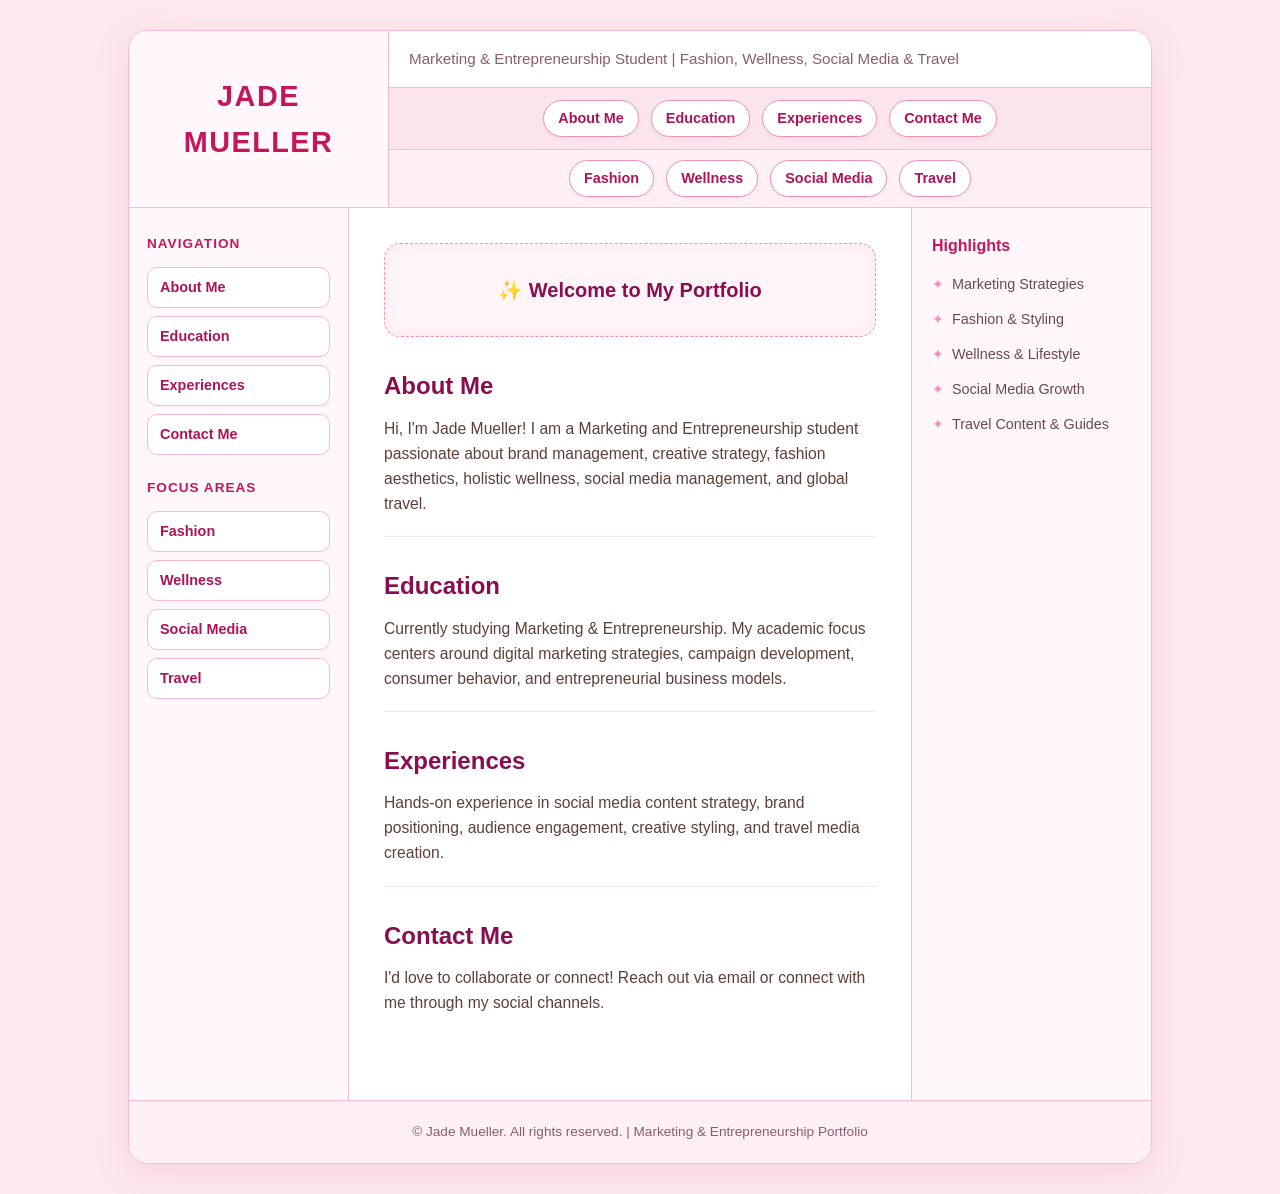
==== commit dea5a2bb: "Update index.html" ====
--- a/index.html
+++ b/index.html
@@ -9,14 +9,14 @@
 <body>
 
   <div class="page-container">
-    <!-- Header Grid Matching Diagram -->
+    <!-- Header -->
     <header class="site-header">
       <div class="logo-area">
         <h1>Jade Mueller</h1>
       </div>
       <div class="header-top-right">
         <div class="banner-info">
-          Marketing & Entrepreneurship Student at Iowa State | Fashion, Wellness, Social Media & Travel
+          Marketing & Entrepreneurship Student | Fashion, Wellness, Social Media & Travel
         </div>
         <div class="nav-bar-primary" id="primary-nav">
           <!-- Injected by nav.js -->
@@ -27,9 +27,9 @@
       </div>
     </header>
 
-    <!-- Main 3-Column Grid -->
+    <!-- Main Content Grid -->
     <div class="main-wrapper">
-      <!-- Left Sidebar Navigation -->
+      <!-- Left Sidebar Nav -->
       <aside class="sidebar-left">
         <div class="sidebar-nav" id="sidebar-nav">
           <!-- Injected by nav.js -->
@@ -38,38 +38,37 @@
 
       <!-- Center Main Content -->
       <main class="main-content">
-        <!-- Hero Box at Top -->
-        <div class="hero-box" id="about">
-          <div class="hero-photo-container">
-            <img src="me.jpg" alt="Jade Mueller holding a matcha drink">
-          </div>
-          <div class="hero-text-container">
-            <h2>Hi, I'm Jade Mueller!</h2>
-            <p>
-              I am a Marketing and Entrepreneurship student at Iowa State passionate about brand building, fashion aesthetics, wellness, creative social media strategies, and travel.
-            </p>
-          </div>
+        <div class="hero-box">
+          ✨ Welcome to My Portfolio
         </div>
 
         <article class="content-body">
+          <section id="about" class="content-section">
+            <h2>About Me</h2>
+            <p>
+              Hi, I'm Jade Mueller! I am a Marketing and Entrepreneurship student passionate about brand management, creative strategy, fashion aesthetics, holistic wellness, social media management, and global travel.
+            </p>
+          </section>
+
           <section id="education" class="content-section">
-            <h3>Education</h3>
-            <p><strong>Iowa State University</strong> — Studying Marketing & Entrepreneurship. My academic focus centers on strategic brand development, digital marketing campaigns, consumer behavior, and venture growth.</p>
+            <h2>Education</h2>
+            <p>
+              Currently studying Marketing & Entrepreneurship. My academic focus centers around digital marketing strategies, campaign development, consumer behavior, and entrepreneurial business models.
+            </p>
           </section>
 
           <section id="experiences" class="content-section">
-            <h3>Experiences</h3>
-            <p>Hands-on work crafting organic social media content, brand story campaigns, aesthetic styling, and consumer trend analysis across fashion and lifestyle industries.</p>
+            <h2>Experiences</h2>
+            <p>
+              Hands-on experience in social media content strategy, brand positioning, audience engagement, creative styling, and travel media creation.
+            </p>
           </section>
 
-          <section id="matcha" class="content-section">
-            <h3>Matcha</h3>
-            <p>A personal hub sharing my favorite matcha spots, recipes, and daily wellness routines that bridge on-the-go lifestyle trends with visual media creation.</p>
-          </section>
-
-          <section id="portfolio" class="content-section">
-            <h3>Portfolio</h3>
-            <p>A curated showcase of creative direction projects, social strategy playbooks, aesthetic moodboards, and travel media archives.</p>
+          <section id="contact" class="content-section">
+            <h2>Contact Me</h2>
+            <p>
+              I'd love to collaborate or connect! Reach out via email or connect with me through my social channels.
+            </p>
           </section>
         </article>
       </main>
@@ -77,20 +76,13 @@
       <!-- Right Sticky Sidebar -->
       <aside class="sidebar-right">
         <div class="sticky-content">
-          <h3>Quick Links & Info</h3>
+          <h3>Highlights</h3>
           <ul>
-            <li>Iowa State Marketing</li>
-            <li>Brand Strategy Projects</li>
+            <li>Marketing Strategies</li>
             <li>Fashion & Styling</li>
-            <li>Matcha & Wellness Guides</li>
-            <li>Travel Archives</li>
-          </ul>
-
-          <h3 id="contact" style="margin-top: 30px;">Contact Me</h3>
-          <ul>
-            <li>Email: jademuelle@iastate.edu</li>
-            <li>LinkedIn: /in/jademuelle</li>
-            <li>Instagram: @jademuelle</li>
+            <li>Wellness & Lifestyle</li>
+            <li>Social Media Growth</li>
+            <li>Travel Content & Guides</li>
           </ul>
         </div>
       </aside>
--- a/style.css
+++ b/style.css
@@ -1,6 +1,4 @@
-/* Import Google Fonts: Dancing Script for cursive name, Quicksand for cute lettering */
-@import url('https://fonts.googleapis.com/css2?family=Dancing+Script:wght@600;700&family=Quicksand:wght@500;600;700&display=swap');
-
+/* General resets & styling */
 * {
   box-sizing: border-box;
   margin: 0;
@@ -8,51 +6,52 @@
 }
 
 body {
-  font-family: 'Quicksand', sans-serif;
-  background-color: #fdf6d8; /* Soft Butter Yellow Outer Background */
-  color: #4a4231;
+  font-family: 'Plus Jakarta Sans', 'Poppins', 'Segoe UI', sans-serif;
+  background-color: #fde8ed; /* Soft light pink outer margin background */
+  color: #4a3b40;
   line-height: 1.6;
   display: flex;
   justify-content: center;
   min-height: 100vh;
 }
 
-/* Page Container: Keeps 10% margins on left and right */
+/* Page Container: Keeps 10% side margins */
 .page-container {
-  width: 80%; /* 10% side margins */
+  width: 80%; /* 10% margin on left and right */
   margin: 30px auto;
-  background-color: #ffffff; /* Clean White Main Box */
+  background-color: #ffffff;
   border-radius: 20px;
-  box-shadow: 0 10px 30px rgba(180, 160, 90, 0.15);
-  border: 1px solid #f2e3b3;
+  box-shadow: 0 10px 30px rgba(230, 160, 180, 0.25);
+  border: 1px solid #f8bbd0;
   display: flex;
   flex-direction: column;
   overflow: hidden;
 }
 
-/* Header Grid Matching Wireframe */
+/* Header Grid */
 .site-header {
   display: grid;
-  grid-template-columns: 240px 1fr;
-  border-bottom: 1px solid #f2e3b3;
-  background-color: #ffffff;
+  grid-template-columns: 260px 1fr;
+  border-bottom: 1px solid #f8bbd0;
+  background-color: #fff0f5;
 }
 
 .logo-area {
-  border-right: 1px solid #f2e3b3;
+  border-right: 1px solid #f8bbd0;
   padding: 25px 20px;
   display: flex;
   align-items: center;
   justify-content: center;
   text-align: center;
-  background-color: #fffef7;
+  background-color: #fff7f9;
 }
 
 .logo-area h1 {
-  font-family: 'Dancing Script', cursive; /* Cursive script for name */
-  font-size: 2.6rem;
-  color: #d4a326; /* Warm golden-yellow cursive tone */
-  line-height: 1.1;
+  font-size: 1.8rem;
+  font-weight: 700;
+  color: #c2185b;
+  letter-spacing: 1.5px;
+  text-transform: uppercase;
 }
 
 .header-top-right {
@@ -62,25 +61,29 @@
 
 .banner-info {
   padding: 16px 20px;
-  border-bottom: 1px solid #f2e3b3;
+  border-bottom: 1px solid #f8bbd0;
   flex-grow: 1;
   font-size: 0.95rem;
-  color: #706346;
+  color: #885e6a;
   background-color: #ffffff;
   display: flex;
   align-items: center;
 }
 
-/* Dual Top Navigation Bars */
+/* Interactive Navigation Styling */
 .nav-bar-primary {
-  border-bottom: 1px solid #f2e3b3;
-  padding: 10px 20px;
-  background-color: #fffdf0;
+  border-bottom: 1px solid #f8bbd0;
+  padding: 12px 20px;
+  background-color: #fce4ec;
+  position: relative;
+  z-index: 10;
 }
 
 .nav-bar-secondary {
   padding: 10px 20px;
-  background-color: #ffffff;
+  background-color: #fff0f5;
+  position: relative;
+  z-index: 10;
 }
 
 .nav-bar-primary nav,
@@ -88,12 +91,13 @@
   display: flex;
   justify-content: center;
   align-items: center;
-  gap: 15px;
+  gap: 12px;
   flex-wrap: wrap;
 }
 
+/* Clickable Nav Link Buttons */
 a {
-  color: #9e7613;
+  color: #ad1457;
   text-decoration: none;
   font-weight: 600;
   transition: all 0.25s ease;
@@ -101,22 +105,25 @@
 
 .nav-bar-primary a,
 .nav-bar-secondary a {
-  padding: 5px 14px;
+  padding: 6px 14px;
   border-radius: 20px;
   font-size: 0.9rem;
   background-color: #ffffff;
-  border: 1px solid #f2e3b3;
-  box-shadow: 0 2px 5px rgba(0,0,0,0.02);
+  border: 1px solid #f48fb1;
+  box-shadow: 0 2px 5px rgba(0,0,0,0.03);
+  display: inline-block;
 }
 
 .nav-bar-primary a:hover,
 .nav-bar-secondary a:hover {
-  background-color: #f7e7a8;
-  color: #4a3e10;
-  border-color: #d4a326;
-}
-
-/* 3-Column Body Grid Layout */
+  background-color: #ad1457;
+  color: #ffffff;
+  border-color: #ad1457;
+  transform: translateY(-1px);
+  box-shadow: 0 4px 8px rgba(173, 20, 87, 0.2);
+}
+
+/* Main Content Grid */
 .main-wrapper {
   display: grid;
   grid-template-columns: 220px 1fr 240px;
@@ -125,15 +132,15 @@
 
 /* Left Sidebar Navigation */
 .sidebar-left {
-  border-right: 1px solid #f2e3b3;
+  border-right: 1px solid #f8bbd0;
   padding: 25px 18px;
-  background-color: #fffef7;
+  background-color: #fff7f9;
 }
 
 .sidebar-nav {
   display: flex;
   flex-direction: column;
-  gap: 20px;
+  gap: 22px;
 }
 
 .sidebar-nav .nav-section {
@@ -146,7 +153,7 @@
   font-size: 0.85rem;
   text-transform: uppercase;
   letter-spacing: 1px;
-  color: #b88d1d;
+  color: #c2185b;
   margin-bottom: 4px;
 }
 
@@ -156,89 +163,61 @@
   border-radius: 10px;
   font-size: 0.9rem;
   background-color: #ffffff;
-  border: 1px solid #f2e3b3;
+  border: 1px solid #f8bbd0;
 }
 
 .sidebar-nav a:hover {
-  background-color: #fffdf0;
-  color: #7a5c0d;
-  border-color: #e3c46b;
+  background-color: #fce4ec;
+  color: #880e4f;
+  border-color: #f48fb1;
   transform: translateX(3px);
 }
 
-/* Center Content Area */
+/* Center Content */
 .main-content {
-  padding: 30px;
-  background-color: #ffffff;
-}
-
-/* Hero Box at Top */
+  padding: 35px;
+  background-color: #ffffff;
+}
+
 .hero-box {
-  border: 2px dashed #e3c46b;
-  background-color: #fffdf2;
+  border: 1.5px dashed #f48fb1;
+  background-color: #fff5f8;
   border-radius: 16px;
-  padding: 20px;
-  margin-bottom: 25px;
-  display: grid;
-  grid-template-columns: 140px 1fr;
-  gap: 20px;
-  align-items: center;
-}
-
-.hero-photo-container {
-  border-radius: 14px;
-  overflow: hidden;
-  border: 3px solid #ffffff;
-  box-shadow: 0 4px 10px rgba(0,0,0,0.06);
-  aspect-ratio: 9/16;
-}
-
-.hero-photo-container img {
-  width: 100%;
-  height: 100%;
-  object-fit: cover;
-  display: block;
-}
-
-.hero-text-container h2 {
-  font-family: 'Dancing Script', cursive;
-  font-size: 2.2rem;
-  color: #b88d1d;
-  margin-bottom: 6px;
-}
-
-.hero-text-container p {
+  padding: 30px 20px;
+  margin-bottom: 30px;
+  text-align: center;
+  font-size: 1.25rem;
+  color: #880e4f;
+  font-weight: 600;
+  box-shadow: inset 0 0 15px rgba(248, 187, 208, 0.2);
+}
+
+.content-section {
+  margin-bottom: 30px;
+  padding-bottom: 20px;
+  border-bottom: 1px solid #fce4ec;
+}
+
+.content-section:last-child {
+  border-bottom: none;
+}
+
+.content-section h2 {
+  font-size: 1.5rem;
+  color: #880e4f;
+  margin-bottom: 10px;
+}
+
+.content-section p {
+  color: #5d4037;
   font-size: 0.98rem;
-  color: #594d36;
-}
-
-/* Non-repetitive Content Sections */
-.content-section {
-  margin-bottom: 25px;
-  padding: 20px;
-  border-radius: 14px;
-  background-color: #fffef7;
-  border: 1px solid #f7eecc;
-}
-
-.content-section h3 {
-  font-size: 1.25rem;
-  color: #9e7613;
-  margin-bottom: 8px;
-  border-bottom: 2px dashed #f0db99;
-  padding-bottom: 4px;
-}
-
-.content-section p {
-  color: #594d36;
-  font-size: 0.95rem;
-}
-
-/* Right Sidebar Sticky Content */
+}
+
+/* Right Sidebar Sticky */
 .sidebar-right {
-  border-left: 1px solid #f2e3b3;
+  border-left: 1px solid #f8bbd0;
   padding: 25px 20px;
-  background-color: #fffef7;
+  background-color: #fff7f9;
 }
 
 .sticky-content {
@@ -248,7 +227,7 @@
 
 .sticky-content h3 {
   font-size: 1rem;
-  color: #b88d1d;
+  color: #c2185b;
   margin-bottom: 14px;
 }
 
@@ -262,12 +241,12 @@
   padding-left: 20px;
   position: relative;
   font-size: 0.9rem;
-  color: #63553a;
+  color: #6a4a52;
 }
 
 .sticky-content li::before {
   content: "✦";
-  color: #d4a326;
+  color: #f48fb1;
   font-size: 0.85rem;
   position: absolute;
   left: 0;
@@ -276,15 +255,15 @@
 
 /* Footer */
 .site-footer {
-  border-top: 1px solid #f2e3b3;
-  padding: 18px 20px;
+  border-top: 1px solid #f8bbd0;
+  padding: 20px;
   text-align: center;
   font-size: 0.85rem;
-  color: #736446;
-  background-color: #fffdf0;
-}
-
-/* Responsive adjust for smaller screens */
+  color: #885e6a;
+  background-color: #fff0f5;
+}
+
+/* Responsive view */
 @media (max-width: 900px) {
   .page-container {
     width: 94%;
@@ -296,7 +275,7 @@
 
   .logo-area {
     border-right: none;
-    border-bottom: 1px solid #f2e3b3;
+    border-bottom: 1px solid #f8bbd0;
   }
 
   .main-wrapper {
@@ -306,10 +285,6 @@
   .sidebar-left, .sidebar-right {
     border-left: none;
     border-right: none;
-    border-bottom: 1px solid #f2e3b3;
-  }
-
-  .hero-box {
-    grid-template-columns: 1fr;
-  }
-}
+    border-bottom: 1px solid #f8bbd0;
+  }
+}
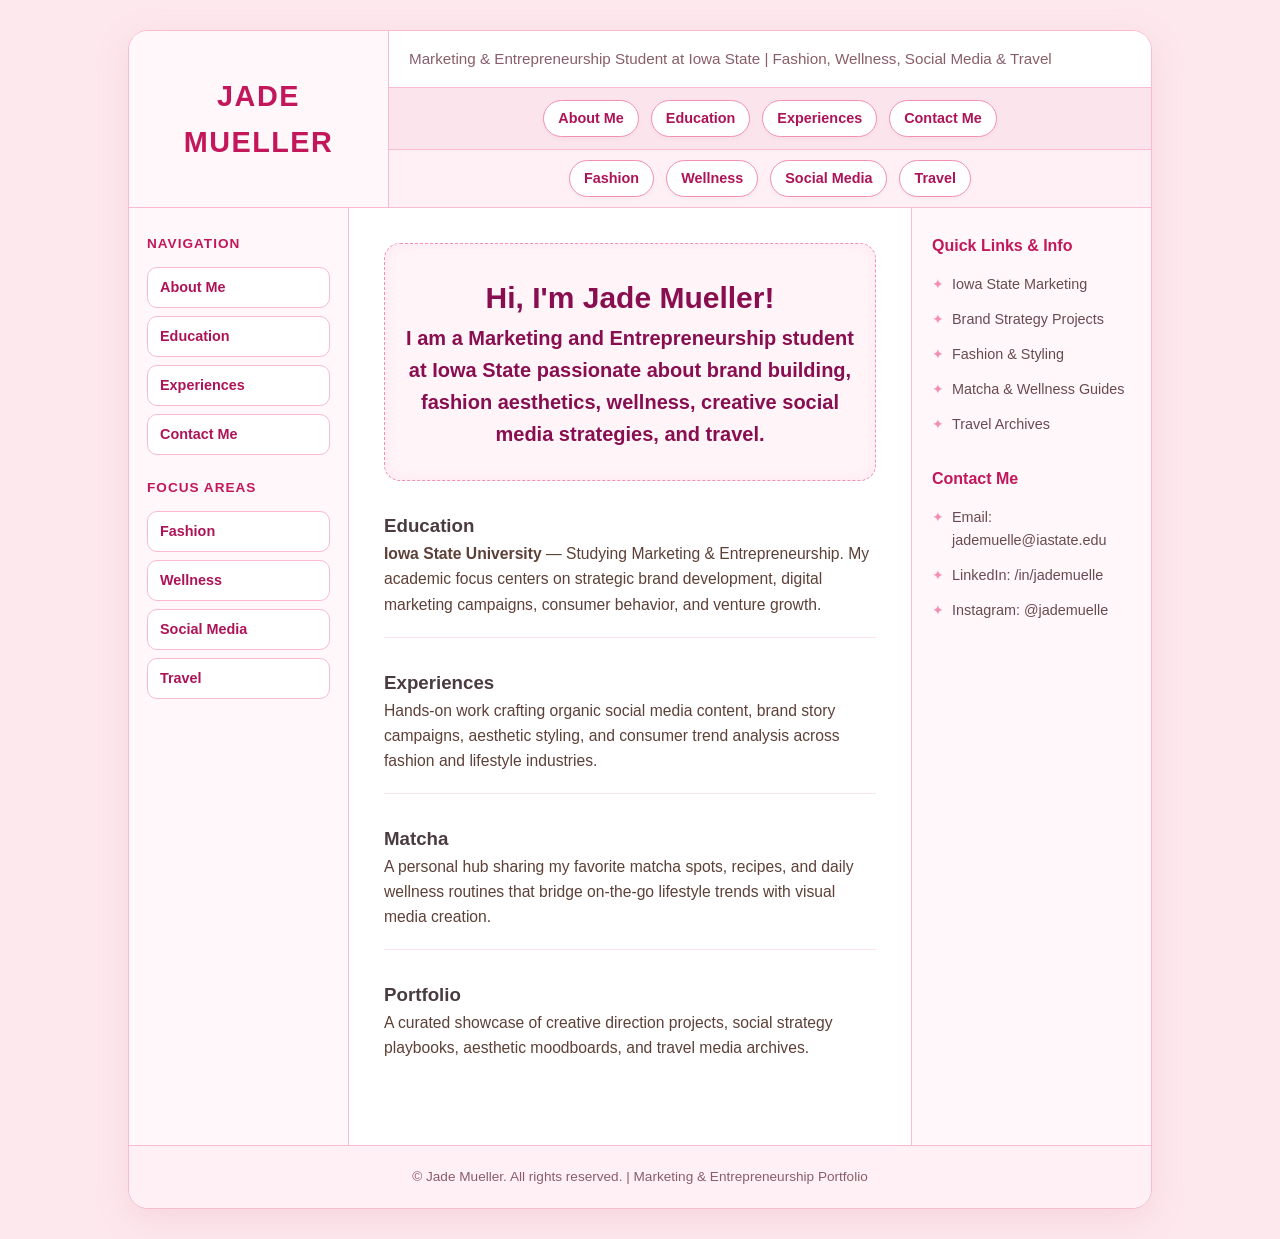
==== commit 4aeb96a7: "Update index.html" ====
--- a/index.html
+++ b/index.html
@@ -9,14 +9,14 @@
 <body>
 
   <div class="page-container">
-    <!-- Header -->
+    <!-- Header Grid Matching Diagram -->
     <header class="site-header">
       <div class="logo-area">
         <h1>Jade Mueller</h1>
       </div>
       <div class="header-top-right">
         <div class="banner-info">
-          Marketing & Entrepreneurship Student | Fashion, Wellness, Social Media & Travel
+          Marketing & Entrepreneurship Student at Iowa State | Fashion, Wellness, Social Media & Travel
         </div>
         <div class="nav-bar-primary" id="primary-nav">
           <!-- Injected by nav.js -->
@@ -27,9 +27,9 @@
       </div>
     </header>
 
-    <!-- Main Content Grid -->
+    <!-- Main 3-Column Grid -->
     <div class="main-wrapper">
-      <!-- Left Sidebar Nav -->
+      <!-- Left Sidebar Navigation -->
       <aside class="sidebar-left">
         <div class="sidebar-nav" id="sidebar-nav">
           <!-- Injected by nav.js -->
@@ -38,37 +38,35 @@
 
       <!-- Center Main Content -->
       <main class="main-content">
-        <div class="hero-box">
-          ✨ Welcome to My Portfolio
+        <!-- Hero Box at Top -->
+        <div class="hero-box" id="about">
+          <div class="hero-text-container">
+            <h2>Hi, I'm Jade Mueller!</h2>
+            <p>
+              I am a Marketing and Entrepreneurship student at Iowa State passionate about brand building, fashion aesthetics, wellness, creative social media strategies, and travel.
+            </p>
+          </div>
         </div>
 
         <article class="content-body">
-          <section id="about" class="content-section">
-            <h2>About Me</h2>
-            <p>
-              Hi, I'm Jade Mueller! I am a Marketing and Entrepreneurship student passionate about brand management, creative strategy, fashion aesthetics, holistic wellness, social media management, and global travel.
-            </p>
-          </section>
-
           <section id="education" class="content-section">
-            <h2>Education</h2>
-            <p>
-              Currently studying Marketing & Entrepreneurship. My academic focus centers around digital marketing strategies, campaign development, consumer behavior, and entrepreneurial business models.
-            </p>
+            <h3>Education</h3>
+            <p><strong>Iowa State University</strong> — Studying Marketing & Entrepreneurship. My academic focus centers on strategic brand development, digital marketing campaigns, consumer behavior, and venture growth.</p>
           </section>
 
           <section id="experiences" class="content-section">
-            <h2>Experiences</h2>
-            <p>
-              Hands-on experience in social media content strategy, brand positioning, audience engagement, creative styling, and travel media creation.
-            </p>
+            <h3>Experiences</h3>
+            <p>Hands-on work crafting organic social media content, brand story campaigns, aesthetic styling, and consumer trend analysis across fashion and lifestyle industries.</p>
           </section>
 
-          <section id="contact" class="content-section">
-            <h2>Contact Me</h2>
-            <p>
-              I'd love to collaborate or connect! Reach out via email or connect with me through my social channels.
-            </p>
+          <section id="matcha" class="content-section">
+            <h3>Matcha</h3>
+            <p>A personal hub sharing my favorite matcha spots, recipes, and daily wellness routines that bridge on-the-go lifestyle trends with visual media creation.</p>
+          </section>
+
+          <section id="portfolio" class="content-section">
+            <h3>Portfolio</h3>
+            <p>A curated showcase of creative direction projects, social strategy playbooks, aesthetic moodboards, and travel media archives.</p>
           </section>
         </article>
       </main>
@@ -76,13 +74,20 @@
       <!-- Right Sticky Sidebar -->
       <aside class="sidebar-right">
         <div class="sticky-content">
-          <h3>Highlights</h3>
+          <h3>Quick Links & Info</h3>
           <ul>
-            <li>Marketing Strategies</li>
+            <li>Iowa State Marketing</li>
+            <li>Brand Strategy Projects</li>
             <li>Fashion & Styling</li>
-            <li>Wellness & Lifestyle</li>
-            <li>Social Media Growth</li>
-            <li>Travel Content & Guides</li>
+            <li>Matcha & Wellness Guides</li>
+            <li>Travel Archives</li>
+          </ul>
+
+          <h3 id="contact" style="margin-top: 30px;">Contact Me</h3>
+          <ul>
+            <li>Email: jademuelle@iastate.edu</li>
+            <li>LinkedIn: /in/jademuelle</li>
+            <li>Instagram: @jademuelle</li>
           </ul>
         </div>
       </aside>
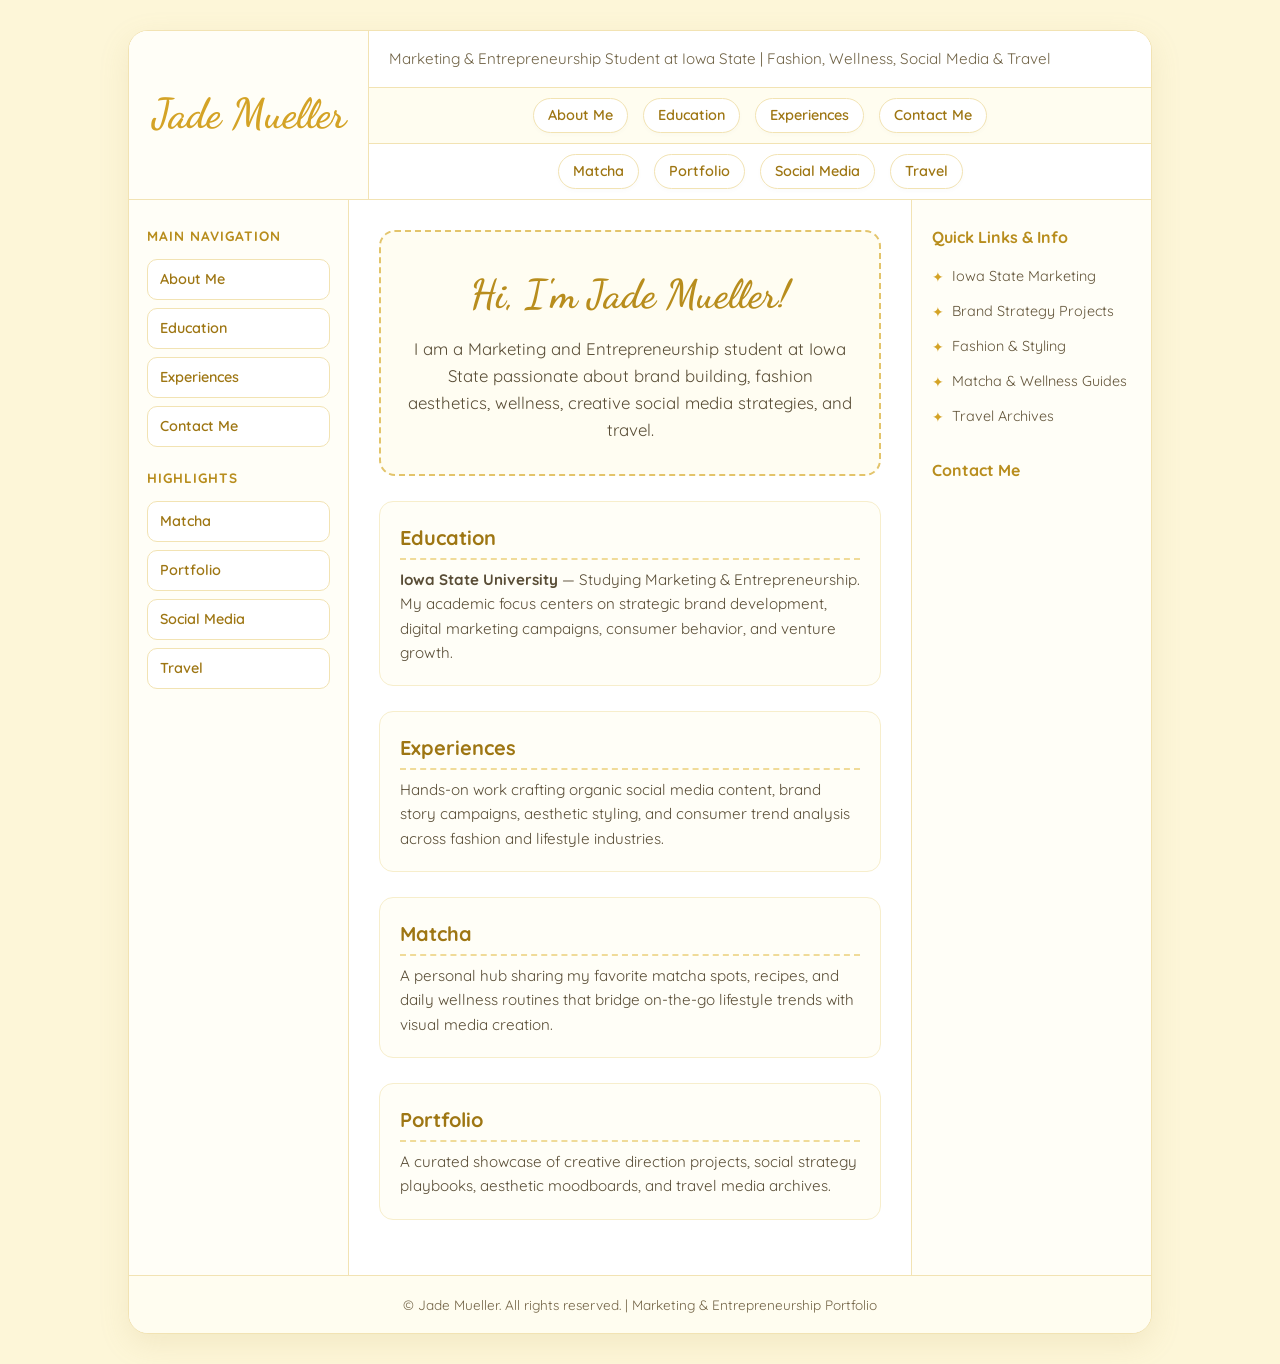
==== commit d547e272: "Update index.html" ====
--- a/index.html
+++ b/index.html
@@ -85,9 +85,7 @@
 
           <h3 id="contact" style="margin-top: 30px;">Contact Me</h3>
           <ul>
-            <li>Email: jademuelle@iastate.edu</li>
-            <li>LinkedIn: /in/jademuelle</li>
-            <li>Instagram: @jademuelle</li>
+
           </ul>
         </div>
       </aside>
--- a/style.css
+++ b/style.css
@@ -1,4 +1,6 @@
-/* General resets & styling */
+/* Import Google Fonts: Dancing Script for cursive name, Quicksand for cute lettering */
+@import url('https://fonts.googleapis.com/css2?family=Dancing+Script:wght@600;700&family=Quicksand:wght@500;600;700&display=swap');
+
 * {
   box-sizing: border-box;
   margin: 0;
@@ -6,52 +8,51 @@
 }
 
 body {
-  font-family: 'Plus Jakarta Sans', 'Poppins', 'Segoe UI', sans-serif;
-  background-color: #fde8ed; /* Soft light pink outer margin background */
-  color: #4a3b40;
+  font-family: 'Quicksand', sans-serif;
+  background-color: #fdf6d8; /* Soft Butter Yellow Outer Background */
+  color: #4a4231;
   line-height: 1.6;
   display: flex;
   justify-content: center;
   min-height: 100vh;
 }
 
-/* Page Container: Keeps 10% side margins */
+/* Page Container: Keeps 10% margins on left and right */
 .page-container {
-  width: 80%; /* 10% margin on left and right */
+  width: 80%; /* 10% side margins */
   margin: 30px auto;
-  background-color: #ffffff;
+  background-color: #ffffff; /* Clean White Main Box */
   border-radius: 20px;
-  box-shadow: 0 10px 30px rgba(230, 160, 180, 0.25);
-  border: 1px solid #f8bbd0;
+  box-shadow: 0 10px 30px rgba(180, 160, 90, 0.15);
+  border: 1px solid #f2e3b3;
   display: flex;
   flex-direction: column;
   overflow: hidden;
 }
 
-/* Header Grid */
+/* Header Grid Matching Wireframe */
 .site-header {
   display: grid;
-  grid-template-columns: 260px 1fr;
-  border-bottom: 1px solid #f8bbd0;
-  background-color: #fff0f5;
+  grid-template-columns: 240px 1fr;
+  border-bottom: 1px solid #f2e3b3;
+  background-color: #ffffff;
 }
 
 .logo-area {
-  border-right: 1px solid #f8bbd0;
+  border-right: 1px solid #f2e3b3;
   padding: 25px 20px;
   display: flex;
   align-items: center;
   justify-content: center;
   text-align: center;
-  background-color: #fff7f9;
+  background-color: #fffef7;
 }
 
 .logo-area h1 {
-  font-size: 1.8rem;
-  font-weight: 700;
-  color: #c2185b;
-  letter-spacing: 1.5px;
-  text-transform: uppercase;
+  font-family: 'Dancing Script', cursive; /* Cursive script for name */
+  font-size: 2.6rem;
+  color: #d4a326; /* Warm golden-yellow cursive tone */
+  line-height: 1.1;
 }
 
 .header-top-right {
@@ -61,29 +62,25 @@
 
 .banner-info {
   padding: 16px 20px;
-  border-bottom: 1px solid #f8bbd0;
+  border-bottom: 1px solid #f2e3b3;
   flex-grow: 1;
   font-size: 0.95rem;
-  color: #885e6a;
+  color: #706346;
   background-color: #ffffff;
   display: flex;
   align-items: center;
 }
 
-/* Interactive Navigation Styling */
+/* Dual Top Navigation Bars */
 .nav-bar-primary {
-  border-bottom: 1px solid #f8bbd0;
-  padding: 12px 20px;
-  background-color: #fce4ec;
-  position: relative;
-  z-index: 10;
+  border-bottom: 1px solid #f2e3b3;
+  padding: 10px 20px;
+  background-color: #fffdf0;
 }
 
 .nav-bar-secondary {
   padding: 10px 20px;
-  background-color: #fff0f5;
-  position: relative;
-  z-index: 10;
+  background-color: #ffffff;
 }
 
 .nav-bar-primary nav,
@@ -91,13 +88,12 @@
   display: flex;
   justify-content: center;
   align-items: center;
-  gap: 12px;
+  gap: 15px;
   flex-wrap: wrap;
 }
 
-/* Clickable Nav Link Buttons */
 a {
-  color: #ad1457;
+  color: #9e7613;
   text-decoration: none;
   font-weight: 600;
   transition: all 0.25s ease;
@@ -105,25 +101,22 @@
 
 .nav-bar-primary a,
 .nav-bar-secondary a {
-  padding: 6px 14px;
+  padding: 5px 14px;
   border-radius: 20px;
   font-size: 0.9rem;
   background-color: #ffffff;
-  border: 1px solid #f48fb1;
-  box-shadow: 0 2px 5px rgba(0,0,0,0.03);
-  display: inline-block;
+  border: 1px solid #f2e3b3;
+  box-shadow: 0 2px 5px rgba(0,0,0,0.02);
 }
 
 .nav-bar-primary a:hover,
 .nav-bar-secondary a:hover {
-  background-color: #ad1457;
-  color: #ffffff;
-  border-color: #ad1457;
-  transform: translateY(-1px);
-  box-shadow: 0 4px 8px rgba(173, 20, 87, 0.2);
-}
-
-/* Main Content Grid */
+  background-color: #f7e7a8;
+  color: #4a3e10;
+  border-color: #d4a326;
+}
+
+/* 3-Column Body Grid Layout */
 .main-wrapper {
   display: grid;
   grid-template-columns: 220px 1fr 240px;
@@ -132,15 +125,15 @@
 
 /* Left Sidebar Navigation */
 .sidebar-left {
-  border-right: 1px solid #f8bbd0;
+  border-right: 1px solid #f2e3b3;
   padding: 25px 18px;
-  background-color: #fff7f9;
+  background-color: #fffef7;
 }
 
 .sidebar-nav {
   display: flex;
   flex-direction: column;
-  gap: 22px;
+  gap: 20px;
 }
 
 .sidebar-nav .nav-section {
@@ -153,7 +146,7 @@
   font-size: 0.85rem;
   text-transform: uppercase;
   letter-spacing: 1px;
-  color: #c2185b;
+  color: #b88d1d;
   margin-bottom: 4px;
 }
 
@@ -163,61 +156,73 @@
   border-radius: 10px;
   font-size: 0.9rem;
   background-color: #ffffff;
-  border: 1px solid #f8bbd0;
+  border: 1px solid #f2e3b3;
 }
 
 .sidebar-nav a:hover {
-  background-color: #fce4ec;
-  color: #880e4f;
-  border-color: #f48fb1;
+  background-color: #fffdf0;
+  color: #7a5c0d;
+  border-color: #e3c46b;
   transform: translateX(3px);
 }
 
-/* Center Content */
+/* Center Content Area */
 .main-content {
-  padding: 35px;
-  background-color: #ffffff;
-}
-
+  padding: 30px;
+  background-color: #ffffff;
+}
+
+/* Hero Box at Top (Text only, no photo) */
 .hero-box {
-  border: 1.5px dashed #f48fb1;
-  background-color: #fff5f8;
+  border: 2px dashed #e3c46b;
+  background-color: #fffdf2;
   border-radius: 16px;
-  padding: 30px 20px;
-  margin-bottom: 30px;
+  padding: 30px 25px;
+  margin-bottom: 25px;
   text-align: center;
+}
+
+.hero-text-container h2 {
+  font-family: 'Dancing Script', cursive;
+  font-size: 2.5rem;
+  color: #b88d1d;
+  margin-bottom: 10px;
+}
+
+.hero-text-container p {
+  font-size: 1.05rem;
+  color: #594d36;
+  max-width: 650px;
+  margin: 0 auto;
+}
+
+/* Non-repetitive Content Sections */
+.content-section {
+  margin-bottom: 25px;
+  padding: 20px;
+  border-radius: 14px;
+  background-color: #fffef7;
+  border: 1px solid #f7eecc;
+}
+
+.content-section h3 {
   font-size: 1.25rem;
-  color: #880e4f;
-  font-weight: 600;
-  box-shadow: inset 0 0 15px rgba(248, 187, 208, 0.2);
-}
-
-.content-section {
-  margin-bottom: 30px;
-  padding-bottom: 20px;
-  border-bottom: 1px solid #fce4ec;
-}
-
-.content-section:last-child {
-  border-bottom: none;
-}
-
-.content-section h2 {
-  font-size: 1.5rem;
-  color: #880e4f;
-  margin-bottom: 10px;
+  color: #9e7613;
+  margin-bottom: 8px;
+  border-bottom: 2px dashed #f0db99;
+  padding-bottom: 4px;
 }
 
 .content-section p {
-  color: #5d4037;
-  font-size: 0.98rem;
-}
-
-/* Right Sidebar Sticky */
+  color: #594d36;
+  font-size: 0.95rem;
+}
+
+/* Right Sidebar Sticky Content */
 .sidebar-right {
-  border-left: 1px solid #f8bbd0;
+  border-left: 1px solid #f2e3b3;
   padding: 25px 20px;
-  background-color: #fff7f9;
+  background-color: #fffef7;
 }
 
 .sticky-content {
@@ -227,7 +232,7 @@
 
 .sticky-content h3 {
   font-size: 1rem;
-  color: #c2185b;
+  color: #b88d1d;
   margin-bottom: 14px;
 }
 
@@ -241,12 +246,12 @@
   padding-left: 20px;
   position: relative;
   font-size: 0.9rem;
-  color: #6a4a52;
+  color: #63553a;
 }
 
 .sticky-content li::before {
   content: "✦";
-  color: #f48fb1;
+  color: #d4a326;
   font-size: 0.85rem;
   position: absolute;
   left: 0;
@@ -255,15 +260,15 @@
 
 /* Footer */
 .site-footer {
-  border-top: 1px solid #f8bbd0;
-  padding: 20px;
+  border-top: 1px solid #f2e3b3;
+  padding: 18px 20px;
   text-align: center;
   font-size: 0.85rem;
-  color: #885e6a;
-  background-color: #fff0f5;
-}
-
-/* Responsive view */
+  color: #736446;
+  background-color: #fffdf0;
+}
+
+/* Responsive adjust for smaller screens */
 @media (max-width: 900px) {
   .page-container {
     width: 94%;
@@ -275,7 +280,7 @@
 
   .logo-area {
     border-right: none;
-    border-bottom: 1px solid #f8bbd0;
+    border-bottom: 1px solid #f2e3b3;
   }
 
   .main-wrapper {
@@ -285,6 +290,6 @@
   .sidebar-left, .sidebar-right {
     border-left: none;
     border-right: none;
-    border-bottom: 1px solid #f8bbd0;
-  }
-}
+    border-bottom: 1px solid #f2e3b3;
+  }
+}
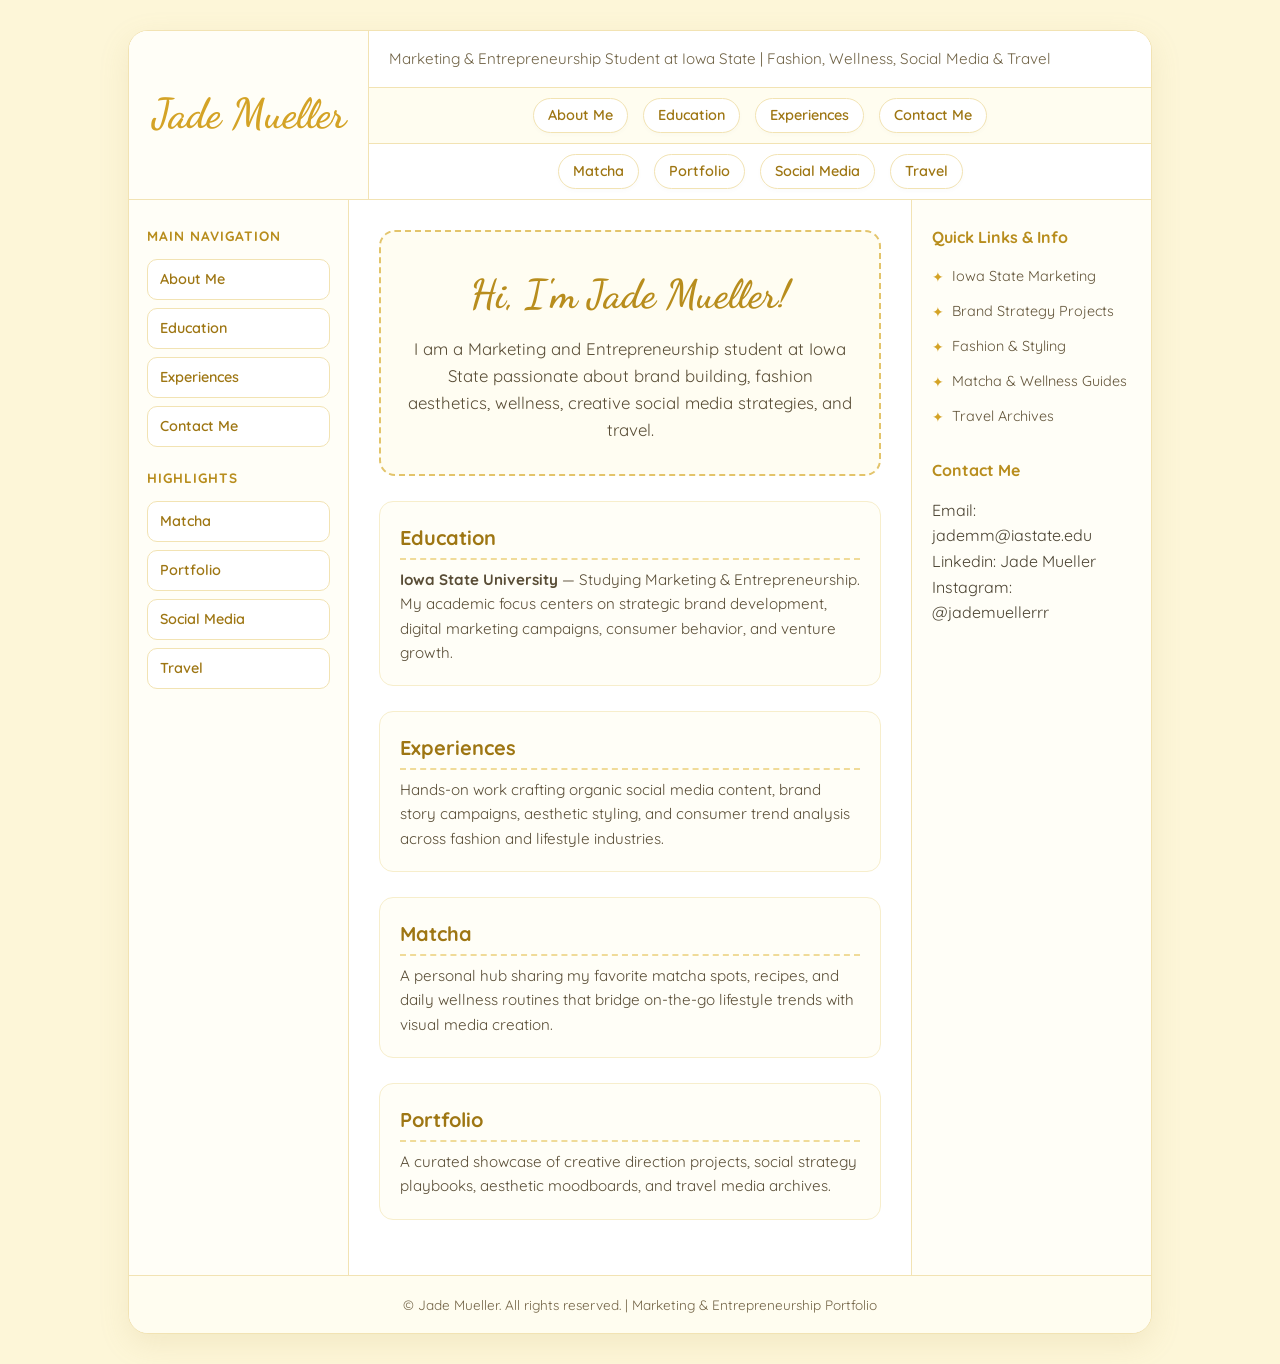
==== commit 25ce23d7: "Update index.html" ====
--- a/index.html
+++ b/index.html
@@ -84,7 +84,9 @@
           </ul>
 
           <h3 id="contact" style="margin-top: 30px;">Contact Me</h3>
-          <ul>
+          <ul> Email: jademm@iastate.edu
+              Linkedin: Jade Mueller
+              Instagram: @jademuellerrr
 
           </ul>
         </div>
